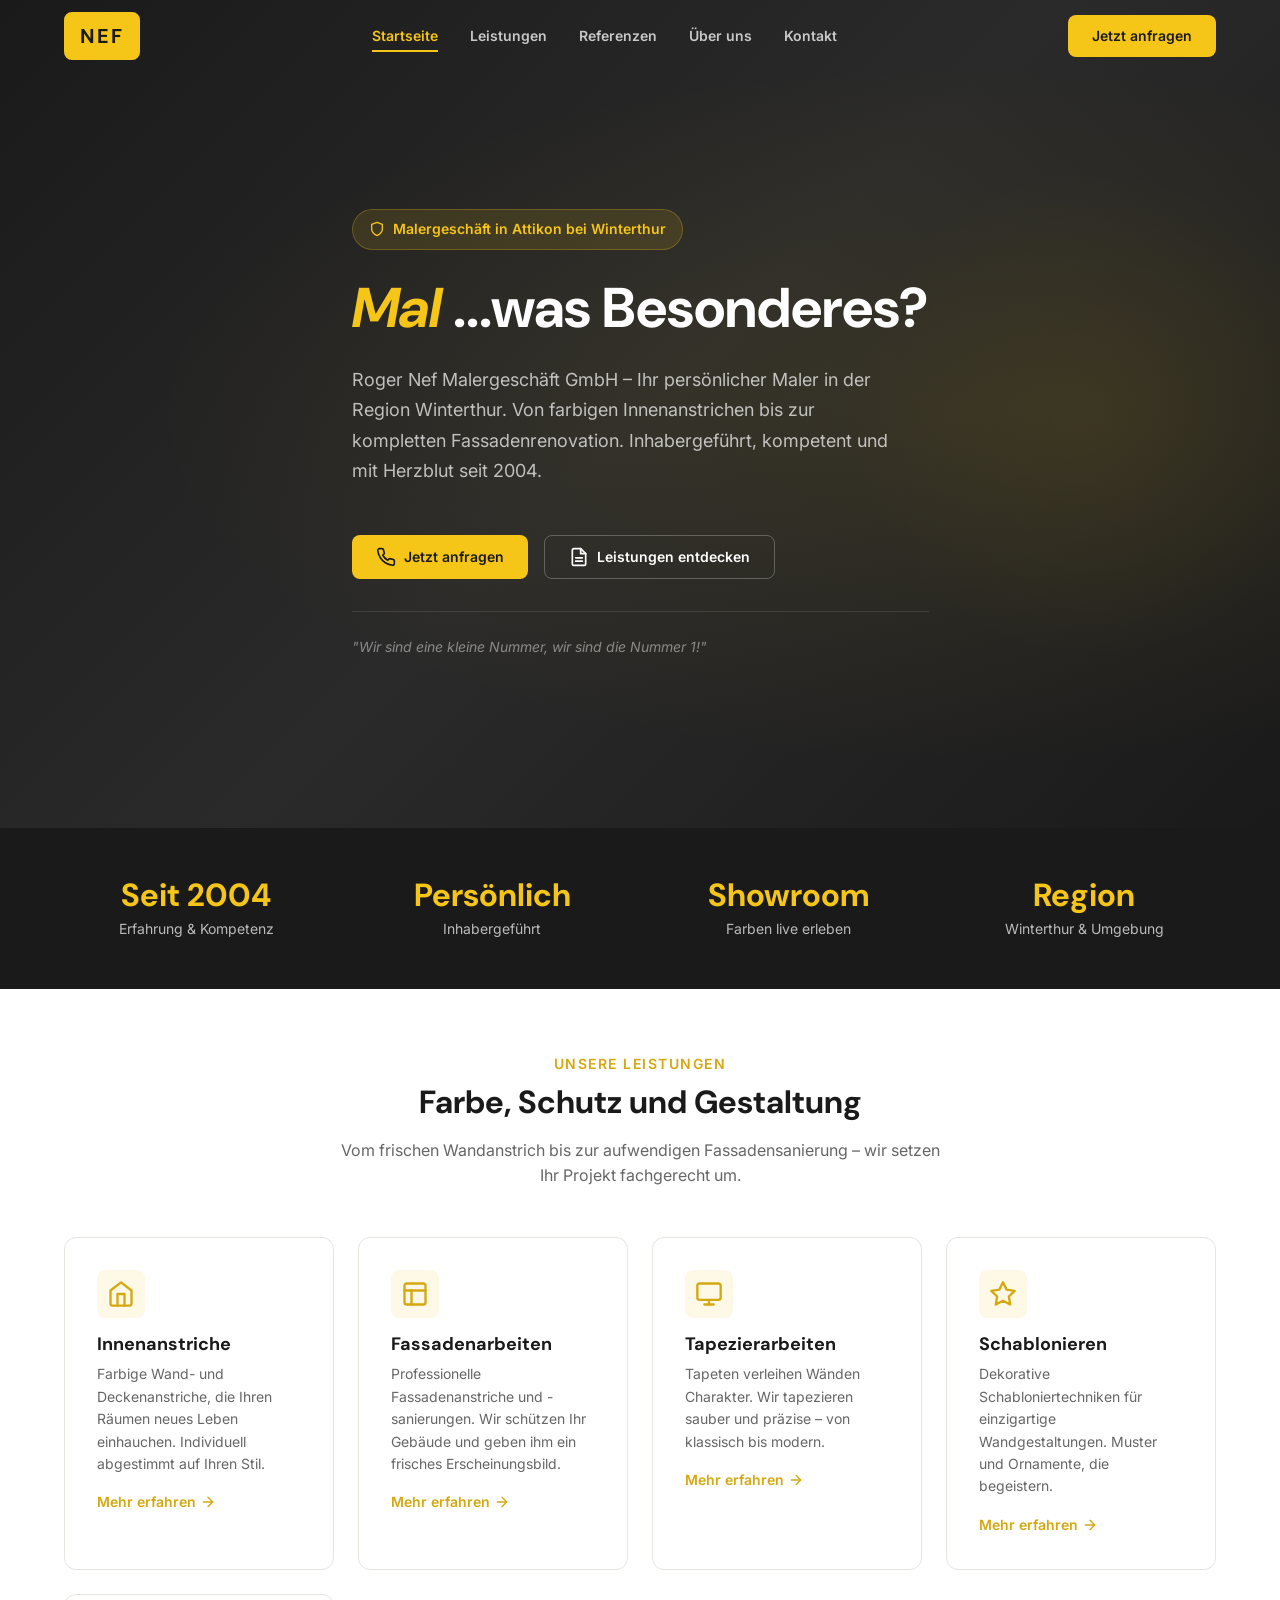
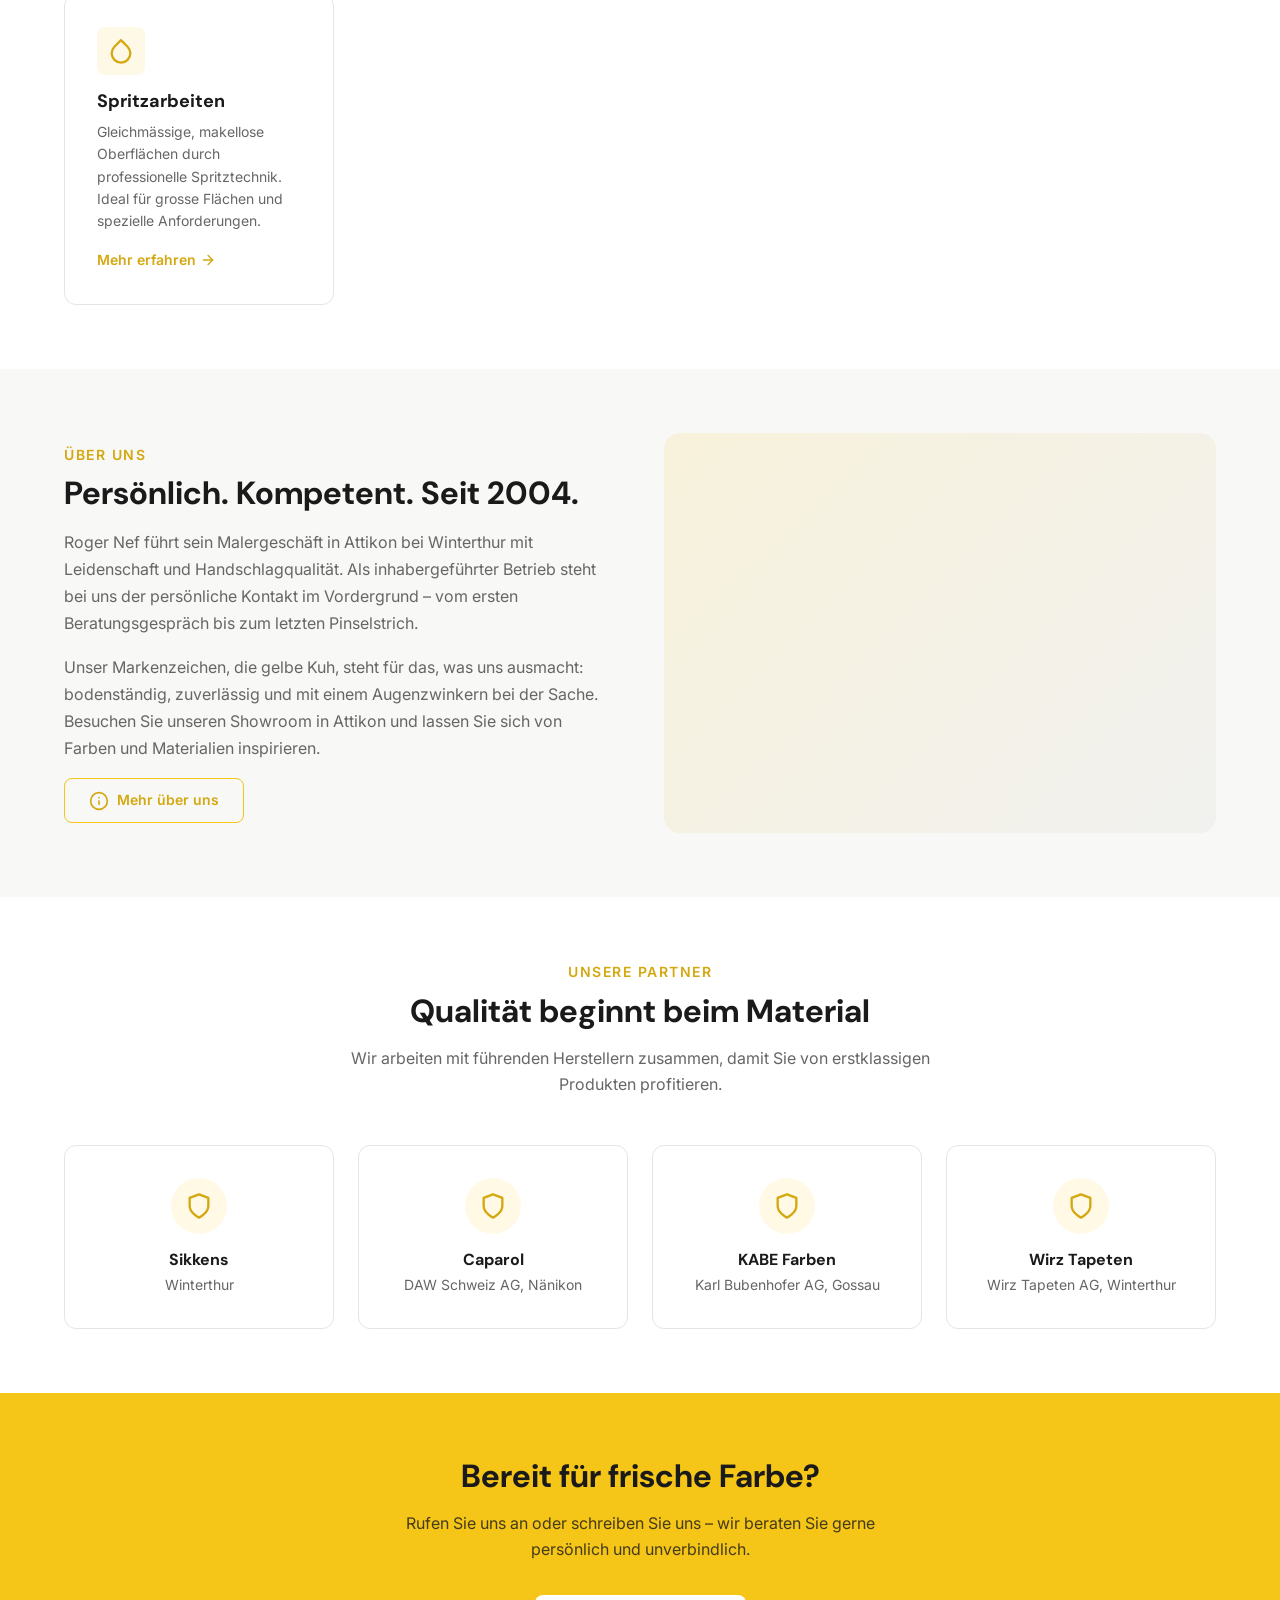
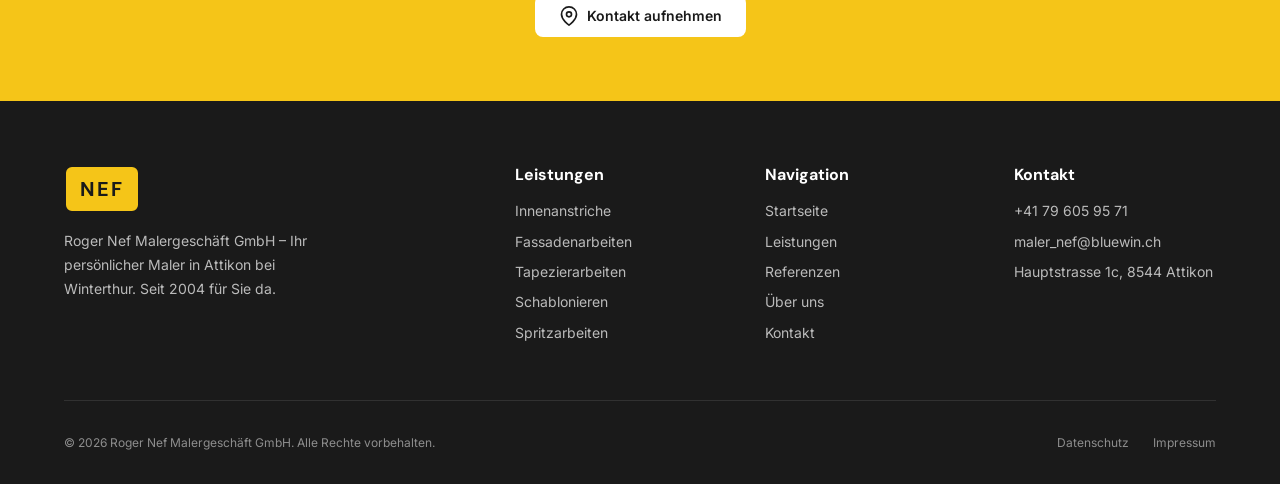
==== index.html @ 81c38a6b "Initial commit: Maler Nef redesign" ====
<!DOCTYPE html>
<html lang="de-CH">
<head>
  <meta charset="UTF-8">
  <meta name="viewport" content="width=device-width, initial-scale=1.0">
  <title>Maler Nef Attikon | Malergeschäft Region Winterthur</title>
  <meta name="description" content="Roger Nef Malergeschäft GmbH in Attikon – Ihr Maler für Innenanstriche, Fassaden, Tapezierarbeiten und mehr. Persönlich, kompetent, seit 2004.">
  <meta name="robots" content="index, follow">
  <link rel="canonical" href="https://malernef-redesign.pages.dev/">
  <meta property="og:title" content="Maler Nef Attikon | Malergeschäft Region Winterthur">
  <meta property="og:description" content="Ihr Maler in Attikon bei Winterthur. Innenanstriche, Fassaden, Tapezierarbeiten – persönlich und kompetent seit 2004.">
  <meta property="og:url" content="https://malernef-redesign.pages.dev/">
  <meta property="og:type" content="website">
  <meta property="og:locale" content="de_CH">
  <link href="https://fonts.googleapis.com/css2?family=DM+Sans:wght@500;700&family=Inter:wght@300;400;600&display=swap" rel="stylesheet">
  <link rel="stylesheet" href="style.css">
  <link rel="icon" type="image/svg+xml" href="data:image/svg+xml,<svg xmlns='http://www.w3.org/2000/svg' viewBox='0 0 32 32'><rect width='32' height='32' rx='6' fill='%23F5C518'/><text x='50%25' y='55%25' text-anchor='middle' dominant-baseline='central' font-size='11' font-weight='bold' fill='%231A1A1A'>NEF</text></svg>">
  <script type="application/ld+json">
  {
    "@context": "https://schema.org",
    "@type": "HomeAndConstructionBusiness",
    "name": "Roger Nef Malergeschäft GmbH",
    "url": "https://malernef-redesign.pages.dev",
    "telephone": "+41796059571",
    "email": "maler_nef@bluewin.ch",
    "address": {
      "@type": "PostalAddress",
      "streetAddress": "Hauptstrasse 1c",
      "addressLocality": "Attikon",
      "postalCode": "8544",
      "addressCountry": "CH"
    },
    "areaServed": ["Attikon", "Winterthur", "Wiesendangen", "Rickenbach", "Seuzach"],
    "foundingDate": "2004",
    "description": "Malergeschäft in Attikon bei Winterthur. Innenanstriche, Fassadenarbeiten, Tapezierarbeiten, Schablonieren und Spritzarbeiten – persönlich und kompetent seit 2004.",
    "slogan": "Wir sind eine kleine Nummer, wir sind die Nummer 1!"
  }
  </script>
</head>
<body>

  <!-- HEADER -->
  <header class="site-header" id="header">
    <div class="container header-inner">
      <a href="index.html" class="logo">
        <span class="logo-badge">NEF</span>
      </a>
      <nav class="main-nav" id="mainNav" aria-label="Hauptnavigation">
        <ul>
          <li><a href="index.html" class="active">Startseite</a></li>
          <li><a href="leistungen.html">Leistungen</a></li>
          <li><a href="referenzen.html">Referenzen</a></li>
          <li><a href="ueber-uns.html">Über uns</a></li>
          <li><a href="kontakt.html">Kontakt</a></li>
        </ul>
      </nav>
      <a href="kontakt.html" class="btn btn-primary">Jetzt anfragen</a>
      <button class="mobile-toggle" id="mobileToggle" aria-label="Menü öffnen">
        <span></span><span></span><span></span>
      </button>
    </div>
  </header>

  <!-- HERO -->
  <section class="hero">
    <div class="container">
      <div class="hero-content">
        <span class="hero-badge">
          <svg width="16" height="16" viewBox="0 0 24 24" fill="none" stroke="currentColor" stroke-width="2" stroke-linecap="round" stroke-linejoin="round"><path d="M12 22s8-4 8-10V5l-8-3-8 3v7c0 6 8 10 8 10z"/></svg>
          Malergeschäft in Attikon bei Winterthur
        </span>
        <h1><em>Mal</em> ...was Besonderes?</h1>
        <p class="hero-subtitle">Roger Nef Malergeschäft GmbH – Ihr persönlicher Maler in der Region Winterthur. Von farbigen Innenanstrichen bis zur kompletten Fassadenrenovation. Inhabergeführt, kompetent und mit Herzblut seit 2004.</p>
        <div class="hero-buttons">
          <a href="kontakt.html" class="btn btn-primary">
            <svg width="20" height="20" viewBox="0 0 24 24" fill="none" stroke="currentColor" stroke-width="2" stroke-linecap="round" stroke-linejoin="round"><path d="M22 16.92v3a2 2 0 01-2.18 2 19.79 19.79 0 01-8.63-3.07 19.5 19.5 0 01-6-6 19.79 19.79 0 01-3.07-8.67A2 2 0 014.11 2h3a2 2 0 012 1.72c.127.96.361 1.903.7 2.81a2 2 0 01-.45 2.11L8.09 9.91a16 16 0 006 6l1.27-1.27a2 2 0 012.11-.45c.907.339 1.85.573 2.81.7A2 2 0 0122 16.92z"/></svg>
            Jetzt anfragen
          </a>
          <a href="leistungen.html" class="btn btn-secondary">
            <svg width="20" height="20" viewBox="0 0 24 24" fill="none" stroke="currentColor" stroke-width="2" stroke-linecap="round" stroke-linejoin="round"><path d="M14 2H6a2 2 0 00-2 2v16a2 2 0 002 2h12a2 2 0 002-2V8z"/><polyline points="14 2 14 8 20 8"/><line x1="16" y1="13" x2="8" y2="13"/><line x1="16" y1="17" x2="8" y2="17"/></svg>
            Leistungen entdecken
          </a>
        </div>
        <p class="hero-slogan">"Wir sind eine kleine Nummer, wir sind die Nummer 1!"</p>
      </div>
    </div>
    <div class="hero-accent"></div>
  </section>

  <!-- TRUST BAR -->
  <section class="section-dark">
    <div class="container">
      <div class="stats-grid">
        <div class="stat-item">
          <h3>Seit 2004</h3>
          <p>Erfahrung &amp; Kompetenz</p>
        </div>
        <div class="stat-item">
          <h3>Persönlich</h3>
          <p>Inhabergeführt</p>
        </div>
        <div class="stat-item">
          <h3>Showroom</h3>
          <p>Farben live erleben</p>
        </div>
        <div class="stat-item">
          <h3>Region</h3>
          <p>Winterthur &amp; Umgebung</p>
        </div>
      </div>
    </div>
  </section>

  <!-- LEISTUNGEN -->
  <section class="section" id="leistungen">
    <div class="container">
      <div class="section-header">
        <span class="section-label">Unsere Leistungen</span>
        <h2>Farbe, Schutz und Gestaltung</h2>
        <p>Vom frischen Wandanstrich bis zur aufwendigen Fassadensanierung – wir setzen Ihr Projekt fachgerecht um.</p>
      </div>
      <div class="services-grid">
        <div class="service-card">
          <div class="service-icon">
            <svg width="28" height="28" viewBox="0 0 24 24" fill="none" stroke="var(--color-primary-dark)" stroke-width="2" stroke-linecap="round" stroke-linejoin="round"><path d="M3 9l9-7 9 7v11a2 2 0 01-2 2H5a2 2 0 01-2-2z"/><polyline points="9 22 9 12 15 12 15 22"/></svg>
          </div>
          <h3>Innenanstriche</h3>
          <p>Farbige Wand- und Deckenanstriche, die Ihren Räumen neues Leben einhauchen. Individuell abgestimmt auf Ihren Stil.</p>
          <a href="leistungen/innenanstriche.html" class="card-link">Mehr erfahren <svg width="16" height="16" viewBox="0 0 24 24" fill="none" stroke="currentColor" stroke-width="2" stroke-linecap="round" stroke-linejoin="round"><path d="M5 12h14"/><path d="M12 5l7 7-7 7"/></svg></a>
        </div>
        <div class="service-card">
          <div class="service-icon">
            <svg width="28" height="28" viewBox="0 0 24 24" fill="none" stroke="var(--color-primary-dark)" stroke-width="2" stroke-linecap="round" stroke-linejoin="round"><rect x="3" y="3" width="18" height="18" rx="2" ry="2"/><line x1="3" y1="9" x2="21" y2="9"/><line x1="9" y1="21" x2="9" y2="9"/></svg>
          </div>
          <h3>Fassadenarbeiten</h3>
          <p>Professionelle Fassadenanstriche und -sanierungen. Wir schützen Ihr Gebäude und geben ihm ein frisches Erscheinungsbild.</p>
          <a href="leistungen/fassaden.html" class="card-link">Mehr erfahren <svg width="16" height="16" viewBox="0 0 24 24" fill="none" stroke="currentColor" stroke-width="2" stroke-linecap="round" stroke-linejoin="round"><path d="M5 12h14"/><path d="M12 5l7 7-7 7"/></svg></a>
        </div>
        <div class="service-card">
          <div class="service-icon">
            <svg width="28" height="28" viewBox="0 0 24 24" fill="none" stroke="var(--color-primary-dark)" stroke-width="2" stroke-linecap="round" stroke-linejoin="round"><rect x="2" y="3" width="20" height="14" rx="2" ry="2"/><line x1="8" y1="21" x2="16" y2="21"/><line x1="12" y1="17" x2="12" y2="21"/></svg>
          </div>
          <h3>Tapezierarbeiten</h3>
          <p>Tapeten verleihen Wänden Charakter. Wir tapezieren sauber und präzise – von klassisch bis modern.</p>
          <a href="leistungen/tapezieren.html" class="card-link">Mehr erfahren <svg width="16" height="16" viewBox="0 0 24 24" fill="none" stroke="currentColor" stroke-width="2" stroke-linecap="round" stroke-linejoin="round"><path d="M5 12h14"/><path d="M12 5l7 7-7 7"/></svg></a>
        </div>
        <div class="service-card">
          <div class="service-icon">
            <svg width="28" height="28" viewBox="0 0 24 24" fill="none" stroke="var(--color-primary-dark)" stroke-width="2" stroke-linecap="round" stroke-linejoin="round"><polygon points="12 2 15.09 8.26 22 9.27 17 14.14 18.18 21.02 12 17.77 5.82 21.02 7 14.14 2 9.27 8.91 8.26 12 2"/></svg>
          </div>
          <h3>Schablonieren</h3>
          <p>Dekorative Schabloniertechniken für einzigartige Wandgestaltungen. Muster und Ornamente, die begeistern.</p>
          <a href="leistungen/schablonieren.html" class="card-link">Mehr erfahren <svg width="16" height="16" viewBox="0 0 24 24" fill="none" stroke="currentColor" stroke-width="2" stroke-linecap="round" stroke-linejoin="round"><path d="M5 12h14"/><path d="M12 5l7 7-7 7"/></svg></a>
        </div>
        <div class="service-card">
          <div class="service-icon">
            <svg width="28" height="28" viewBox="0 0 24 24" fill="none" stroke="var(--color-primary-dark)" stroke-width="2" stroke-linecap="round" stroke-linejoin="round"><path d="M12 2.69l5.66 5.66a8 8 0 11-11.31 0z"/></svg>
          </div>
          <h3>Spritzarbeiten</h3>
          <p>Gleichmässige, makellose Oberflächen durch professionelle Spritztechnik. Ideal für grosse Flächen und spezielle Anforderungen.</p>
          <a href="leistungen/spritzarbeiten.html" class="card-link">Mehr erfahren <svg width="16" height="16" viewBox="0 0 24 24" fill="none" stroke="currentColor" stroke-width="2" stroke-linecap="round" stroke-linejoin="round"><path d="M5 12h14"/><path d="M12 5l7 7-7 7"/></svg></a>
        </div>
      </div>
    </div>
  </section>

  <!-- ÜBER UNS TEASER -->
  <section class="section section-light">
    <div class="container">
      <div class="text-image">
        <div class="text-image-content">
          <span class="section-label">Über uns</span>
          <h2>Persönlich. Kompetent. Seit 2004.</h2>
          <p>Roger Nef führt sein Malergeschäft in Attikon bei Winterthur mit Leidenschaft und Handschlagqualität. Als inhabergeführter Betrieb steht bei uns der persönliche Kontakt im Vordergrund – vom ersten Beratungsgespräch bis zum letzten Pinselstrich.</p>
          <p>Unser Markenzeichen, die gelbe Kuh, steht für das, was uns ausmacht: bodenständig, zuverlässig und mit einem Augenzwinkern bei der Sache. Besuchen Sie unseren Showroom in Attikon und lassen Sie sich von Farben und Materialien inspirieren.</p>
          <a href="ueber-uns.html" class="btn btn-outline">
            <svg width="20" height="20" viewBox="0 0 24 24" fill="none" stroke="currentColor" stroke-width="2" stroke-linecap="round" stroke-linejoin="round"><circle cx="12" cy="12" r="10"/><path d="M12 16v-4"/><path d="M12 8h.01"/></svg>
            Mehr über uns
          </a>
        </div>
        <div class="text-image-visual" style="background: linear-gradient(135deg, rgba(245,197,24,0.12), rgba(26,26,26,0.03));"></div>
      </div>
    </div>
  </section>

  <!-- PARTNER -->
  <section class="section">
    <div class="container">
      <div class="section-header">
        <span class="section-label">Unsere Partner</span>
        <h2>Qualität beginnt beim Material</h2>
        <p>Wir arbeiten mit führenden Herstellern zusammen, damit Sie von erstklassigen Produkten profitieren.</p>
      </div>
      <div class="partner-grid">
        <div class="partner-card">
          <div class="partner-icon">
            <svg width="28" height="28" viewBox="0 0 24 24" fill="none" stroke="var(--color-primary-dark)" stroke-width="2" stroke-linecap="round" stroke-linejoin="round"><path d="M12 22s8-4 8-10V5l-8-3-8 3v7c0 6 8 10 8 10z"/></svg>
          </div>
          <h4>Sikkens</h4>
          <p>Winterthur</p>
        </div>
        <div class="partner-card">
          <div class="partner-icon">
            <svg width="28" height="28" viewBox="0 0 24 24" fill="none" stroke="var(--color-primary-dark)" stroke-width="2" stroke-linecap="round" stroke-linejoin="round"><path d="M12 22s8-4 8-10V5l-8-3-8 3v7c0 6 8 10 8 10z"/></svg>
          </div>
          <h4>Caparol</h4>
          <p>DAW Schweiz AG, Nänikon</p>
        </div>
        <div class="partner-card">
          <div class="partner-icon">
            <svg width="28" height="28" viewBox="0 0 24 24" fill="none" stroke="var(--color-primary-dark)" stroke-width="2" stroke-linecap="round" stroke-linejoin="round"><path d="M12 22s8-4 8-10V5l-8-3-8 3v7c0 6 8 10 8 10z"/></svg>
          </div>
          <h4>KABE Farben</h4>
          <p>Karl Bubenhofer AG, Gossau</p>
        </div>
        <div class="partner-card">
          <div class="partner-icon">
            <svg width="28" height="28" viewBox="0 0 24 24" fill="none" stroke="var(--color-primary-dark)" stroke-width="2" stroke-linecap="round" stroke-linejoin="round"><path d="M12 22s8-4 8-10V5l-8-3-8 3v7c0 6 8 10 8 10z"/></svg>
          </div>
          <h4>Wirz Tapeten</h4>
          <p>Wirz Tapeten AG, Winterthur</p>
        </div>
      </div>
    </div>
  </section>

  <!-- CTA -->
  <section class="cta-banner-yellow">
    <div class="container">
      <h2>Bereit für frische Farbe?</h2>
      <p>Rufen Sie uns an oder schreiben Sie uns – wir beraten Sie gerne persönlich und unverbindlich.</p>
      <a href="kontakt.html" class="btn btn-white">
        <svg width="20" height="20" viewBox="0 0 24 24" fill="none" stroke="currentColor" stroke-width="2" stroke-linecap="round" stroke-linejoin="round"><path d="M21 10c0 7-9 13-9 13s-9-6-9-13a9 9 0 0118 0z"/><circle cx="12" cy="10" r="3"/></svg>
        Kontakt aufnehmen
      </a>
    </div>
  </section>

  <!-- FOOTER -->
  <footer class="site-footer">
    <div class="container">
      <div class="footer-grid">
        <div class="footer-brand">
          <span class="logo-badge">NEF</span>
          <p>Roger Nef Malergeschäft GmbH – Ihr persönlicher Maler in Attikon bei Winterthur. Seit 2004 für Sie da.</p>
        </div>
        <div class="footer-col">
          <h4>Leistungen</h4>
          <a href="leistungen/innenanstriche.html">Innenanstriche</a>
          <a href="leistungen/fassaden.html">Fassadenarbeiten</a>
          <a href="leistungen/tapezieren.html">Tapezierarbeiten</a>
          <a href="leistungen/schablonieren.html">Schablonieren</a>
          <a href="leistungen/spritzarbeiten.html">Spritzarbeiten</a>
        </div>
        <div class="footer-col">
          <h4>Navigation</h4>
          <a href="index.html">Startseite</a>
          <a href="leistungen.html">Leistungen</a>
          <a href="referenzen.html">Referenzen</a>
          <a href="ueber-uns.html">Über uns</a>
          <a href="kontakt.html">Kontakt</a>
        </div>
        <div class="footer-col">
          <h4>Kontakt</h4>
          <a href="tel:+41796059571">+41 79 605 95 71</a>
          <a href="mailto:maler_nef@bluewin.ch">maler_nef@bluewin.ch</a>
          <a href="kontakt.html">Hauptstrasse 1c, 8544 Attikon</a>
        </div>
      </div>
      <div class="footer-bottom">
        <p>&copy; 2026 Roger Nef Malergeschäft GmbH. Alle Rechte vorbehalten.</p>
        <div class="legal-links">
          <a href="#">Datenschutz</a>
          <a href="#">Impressum</a>
        </div>
      </div>
    </div>
  </footer>

  <script>
    document.getElementById('mobileToggle').addEventListener('click', function() {
      document.getElementById('mainNav').classList.toggle('active');
    });
    window.addEventListener('scroll', function() {
      document.getElementById('header').classList.toggle('scrolled', window.scrollY > 20);
    });
  </script>
</body>
</html>
---- style.css ----
/* Brand Style Guide – Roger Nef Malergeschäft GmbH */
:root {
  --color-primary: #F5C518;
  --color-primary-dark: #D4A810;
  --color-dark: #1A1A1A;
  --color-bg: #FFFFFF;
  --color-warm: #FFF9E6;
  --color-text: #333333;
  --color-text-secondary: #666666;
  --color-surface: #F8F8F6;
  --color-border: #E5E5E0;

  --font-heading: 'DM Sans', Arial, sans-serif;
  --font-body: 'Inter', Arial, sans-serif;

  --font-size-xs: 0.75rem;
  --font-size-small: 0.875rem;
  --font-size-base: 1rem;
  --font-size-lg: 1.125rem;
  --font-size-xl: 1.25rem;
  --font-size-2xl: 1.5rem;
  --font-size-3xl: 2rem;
  --font-size-4xl: 2.5rem;
  --font-size-5xl: 3.5rem;

  --space-xs: 0.25rem;
  --space-sm: 0.5rem;
  --space-md: 1rem;
  --space-lg: 1.5rem;
  --space-xl: 2rem;
  --space-2xl: 3rem;
  --space-3xl: 4rem;

  --radius: 8px;
  --radius-lg: 12px;
  --radius-xl: 16px;
  --shadow: 0 1px 3px rgba(26,26,26,0.06);
  --shadow-lg: 0 8px 30px rgba(26,26,26,0.10);
}

*, *::before, *::after { box-sizing: border-box; margin: 0; padding: 0; }

html { scroll-behavior: smooth; }

body {
  font-family: var(--font-body);
  color: var(--color-text);
  background: var(--color-bg);
  line-height: 1.6;
  -webkit-font-smoothing: antialiased;
}

h1, h2, h3, h4 { font-family: var(--font-heading); line-height: 1.2; }

a { text-decoration: none; color: inherit; transition: color 0.2s; }

img { max-width: 100%; height: auto; }

.container { max-width: 1200px; margin: 0 auto; padding: 0 var(--space-lg); }

/* === HEADER === */
.site-header {
  position: fixed; top: 0; left: 0; right: 0; z-index: 100;
  background: transparent;
  transition: background 0.3s, box-shadow 0.3s, border 0.3s;
}
.site-header.scrolled {
  background: rgba(255,255,255,0.95);
  backdrop-filter: blur(12px);
  box-shadow: var(--shadow);
  border-bottom: 1px solid var(--color-border);
}
.header-inner {
  display: flex; align-items: center; justify-content: space-between;
  height: 72px;
}
.logo { display: flex; align-items: center; gap: var(--space-sm); }
.logo-badge {
  display: inline-flex; align-items: center; justify-content: center;
  background: var(--color-primary); border: 2px solid var(--color-dark);
  border-radius: var(--radius); padding: 6px 14px;
  font-family: var(--font-heading); font-size: var(--font-size-xl);
  font-weight: 700; color: var(--color-dark); letter-spacing: 2px;
}
.main-nav ul { display: flex; gap: var(--space-xl); list-style: none; }
.main-nav a {
  font-size: var(--font-size-small); font-weight: 600; color: var(--color-text-secondary);
  padding: var(--space-sm) 0; position: relative;
}
.site-header:not(.scrolled) .main-nav a { color: rgba(255,255,255,0.75); }
.site-header:not(.scrolled) .main-nav a.active,
.site-header:not(.scrolled) .main-nav a:hover { color: var(--color-primary); }
.site-header.scrolled .main-nav a { color: var(--color-text-secondary); }
.main-nav a.active, .main-nav a:hover { color: var(--color-primary-dark); }
.main-nav a::after {
  content: ''; position: absolute; bottom: 0; left: 0; width: 0; height: 2px;
  background: var(--color-primary); transition: width 0.3s;
}
.main-nav a:hover::after, .main-nav a.active::after { width: 100%; }

/* Logo color states */
.site-header:not(.scrolled) .logo-badge {
  background: var(--color-primary); border-color: var(--color-primary);
  color: var(--color-dark);
}

/* Buttons */
.btn {
  display: inline-flex; align-items: center; gap: var(--space-sm);
  padding: 10px 24px; border-radius: var(--radius); font-weight: 600;
  font-size: var(--font-size-small); cursor: pointer; border: none;
  transition: all 0.2s; text-decoration: none;
}
.btn-primary { background: var(--color-primary); color: var(--color-dark); }
.btn-primary:hover { background: var(--color-primary-dark); }
.btn-secondary {
  background: transparent; color: var(--color-dark);
  border: 1.5px solid var(--color-dark);
}
.btn-secondary:hover { background: var(--color-dark); color: var(--color-bg); }
.btn-outline {
  background: transparent; color: var(--color-primary-dark);
  border: 1.5px solid var(--color-primary);
}
.btn-outline:hover { background: var(--color-primary); color: var(--color-dark); }
.btn-white {
  background: var(--color-bg); color: var(--color-dark);
  border: none;
}
.btn-white:hover { background: var(--color-surface); }

/* Mobile Toggle */
.mobile-toggle { display: none; background: none; border: none; cursor: pointer; padding: 8px; }
.mobile-toggle span {
  display: block; width: 24px; height: 2px; background: var(--color-bg);
  margin: 5px 0; transition: 0.3s;
}
.site-header.scrolled .mobile-toggle span { background: var(--color-dark); }

/* === HERO === */
.hero {
  position: relative; min-height: 92vh; display: flex; align-items: center;
  background: var(--color-dark);
  overflow: hidden;
}
.hero::before {
  content: ''; position: absolute; inset: 0;
  background: linear-gradient(135deg, var(--color-dark) 0%, #2a2a2a 50%, #1a1a1a 100%);
}
.hero::after {
  content: ''; position: absolute; inset: 0;
  background: radial-gradient(ellipse at 75% 50%, rgba(245,197,24,0.08) 0%, transparent 60%);
}
.hero-content { position: relative; z-index: 2; max-width: 700px; padding: 120px 0 80px; }
.hero-badge {
  display: inline-flex; align-items: center; gap: var(--space-sm);
  background: rgba(245,197,24,0.12); border: 1px solid rgba(245,197,24,0.25);
  color: var(--color-primary); padding: 8px 16px;
  border-radius: 100px; font-size: var(--font-size-small); margin-bottom: var(--space-lg);
  font-weight: 600;
}
.hero h1 {
  font-size: var(--font-size-5xl); color: var(--color-bg);
  margin-bottom: var(--space-lg); font-weight: 700;
}
.hero h1 em { font-style: italic; color: var(--color-primary); }
.hero-subtitle {
  font-size: var(--font-size-lg); color: rgba(255,255,255,0.7);
  margin-bottom: var(--space-2xl); line-height: 1.7; max-width: 560px;
}
.hero-buttons { display: flex; gap: var(--space-md); flex-wrap: wrap; }
.hero .btn-primary { background: var(--color-primary); color: var(--color-dark); }
.hero .btn-secondary {
  border-color: rgba(255,255,255,0.25); color: var(--color-bg);
}
.hero .btn-secondary:hover { background: rgba(255,255,255,0.08); }
.hero-accent {
  position: absolute; right: -5%; top: 50%; transform: translateY(-50%);
  width: 500px; height: 500px;
  border-radius: 50%;
  background: radial-gradient(circle, rgba(245,197,24,0.06) 0%, transparent 70%);
  z-index: 1;
}
.hero-slogan {
  position: relative; z-index: 2;
  margin-top: var(--space-xl);
  padding-top: var(--space-lg);
  border-top: 1px solid rgba(255,255,255,0.1);
  font-size: var(--font-size-small); color: rgba(255,255,255,0.45);
  font-style: italic;
}

/* === SECTIONS === */
.section { padding: var(--space-3xl) 0; }
.section-dark { background: var(--color-dark); color: var(--color-bg); padding: var(--space-2xl) 0; }
.section-light { background: var(--color-surface); }
.section-warm { background: var(--color-warm); }
.section-header { text-align: center; margin-bottom: var(--space-2xl); }
.section-label {
  display: block; font-size: var(--font-size-small); font-weight: 600;
  color: var(--color-primary-dark); text-transform: uppercase; letter-spacing: 1.5px;
  margin-bottom: var(--space-sm);
}
.section-header h2 {
  font-size: var(--font-size-3xl); margin-bottom: var(--space-md); color: var(--color-dark);
}
.section-header p { color: var(--color-text-secondary); max-width: 600px; margin: 0 auto; }

/* Page Header */
.page-header {
  background: var(--color-dark); color: var(--color-bg);
  padding: 140px 0 60px; text-align: center;
}
.page-header h1 { font-size: var(--font-size-4xl); margin-bottom: var(--space-md); }
.page-header p { color: rgba(255,255,255,0.65); max-width: 500px; margin: 0 auto; }

/* Breadcrumb */
.breadcrumb {
  display: flex; align-items: center; gap: var(--space-sm);
  font-size: var(--font-size-small); color: rgba(255,255,255,0.45);
  margin-bottom: var(--space-lg); justify-content: center;
}
.breadcrumb a { color: rgba(255,255,255,0.6); }
.breadcrumb a:hover { color: var(--color-primary); }
.breadcrumb span { color: rgba(255,255,255,0.3); }
.breadcrumb .current { color: rgba(255,255,255,0.8); }

/* Stats / Trust bar */
.stats-grid { display: grid; grid-template-columns: repeat(4, 1fr); gap: var(--space-xl); text-align: center; }
.stat-item h3 { font-size: var(--font-size-3xl); color: var(--color-primary); font-family: var(--font-heading); }
.stat-item p { font-size: var(--font-size-small); opacity: 0.7; margin-top: var(--space-xs); }

/* Service Cards */
.services-grid { display: grid; grid-template-columns: repeat(auto-fit, minmax(240px, 1fr)); gap: var(--space-lg); }
.service-card {
  background: var(--color-bg); border: 1px solid var(--color-border);
  border-radius: var(--radius-lg); padding: var(--space-xl);
  transition: box-shadow 0.3s, transform 0.3s;
}
.service-card:hover { box-shadow: var(--shadow-lg); transform: translateY(-4px); }
.service-icon {
  display: inline-flex; align-items: center; justify-content: center;
  width: 48px; height: 48px; border-radius: var(--radius);
  background: rgba(245,197,24,0.1); margin-bottom: var(--space-md);
}
.service-card h3 {
  font-size: var(--font-size-lg); font-family: var(--font-heading);
  margin-bottom: var(--space-sm); color: var(--color-dark);
}
.service-card p { font-size: var(--font-size-small); color: var(--color-text-secondary); }
.card-link {
  display: inline-flex; align-items: center; gap: 4px;
  font-size: var(--font-size-small); font-weight: 600; color: var(--color-primary-dark);
  margin-top: var(--space-md);
}
.card-link:hover { color: var(--color-primary); }

/* Text + Image */
.text-image { display: grid; grid-template-columns: 1fr 1fr; gap: var(--space-2xl); align-items: center; }
.text-image-content h2 {
  font-size: var(--font-size-3xl); color: var(--color-dark); margin-bottom: var(--space-md);
}
.text-image-content p { color: var(--color-text-secondary); margin-bottom: var(--space-md); line-height: 1.7; }
.text-image-visual {
  border-radius: var(--radius-xl); min-height: 400px; overflow: hidden;
  background: linear-gradient(135deg, rgba(245,197,24,0.08), rgba(26,26,26,0.04));
  display: flex; align-items: center; justify-content: center;
}

/* Partner Grid */
.partner-grid { display: grid; grid-template-columns: repeat(4, 1fr); gap: var(--space-lg); }
.partner-card {
  background: var(--color-bg); border: 1px solid var(--color-border);
  border-radius: var(--radius-lg); padding: var(--space-xl);
  text-align: center; transition: box-shadow 0.3s;
}
.partner-card:hover { box-shadow: var(--shadow-lg); }
.partner-card h4 {
  font-family: var(--font-heading); font-size: var(--font-size-base);
  color: var(--color-dark); margin-bottom: var(--space-xs);
}
.partner-card p { font-size: var(--font-size-small); color: var(--color-text-secondary); }
.partner-icon {
  display: inline-flex; align-items: center; justify-content: center;
  width: 56px; height: 56px; border-radius: 50%;
  background: var(--color-warm); margin-bottom: var(--space-md);
}

/* CTA Banner */
.cta-banner {
  background: var(--color-dark); color: var(--color-bg);
  text-align: center; padding: var(--space-3xl) var(--space-lg);
}
.cta-banner h2 { font-size: var(--font-size-3xl); margin-bottom: var(--space-md); }
.cta-banner p { opacity: 0.7; max-width: 500px; margin: 0 auto var(--space-xl); }

/* Yellow CTA Banner */
.cta-banner-yellow {
  background: var(--color-primary); color: var(--color-dark);
  text-align: center; padding: var(--space-3xl) var(--space-lg);
}
.cta-banner-yellow h2 { font-size: var(--font-size-3xl); margin-bottom: var(--space-md); }
.cta-banner-yellow p { opacity: 0.8; max-width: 500px; margin: 0 auto var(--space-xl); }

/* Ref Cards */
.ref-grid { display: grid; grid-template-columns: repeat(auto-fit, minmax(300px, 1fr)); gap: var(--space-lg); }
.ref-card {
  background: var(--color-bg); border: 1px solid var(--color-border);
  border-radius: var(--radius-lg); overflow: hidden;
  transition: box-shadow 0.3s, transform 0.3s;
}
.ref-card:hover { box-shadow: var(--shadow-lg); transform: translateY(-2px); }
.ref-card-img {
  height: 200px;
  background: linear-gradient(135deg, rgba(245,197,24,0.08), rgba(26,26,26,0.04));
  display: flex; align-items: center; justify-content: center;
}
.ref-card-body { padding: var(--space-lg); }
.ref-card-body h3 {
  font-family: var(--font-heading); font-size: var(--font-size-lg);
  color: var(--color-dark); margin-bottom: var(--space-sm);
}
.ref-card-body p { font-size: var(--font-size-small); color: var(--color-text-secondary); margin-bottom: var(--space-md); }
.ref-tag {
  display: inline-block; background: var(--color-warm); color: var(--color-primary-dark);
  font-size: var(--font-size-xs); font-weight: 600; padding: 4px 10px;
  border-radius: 100px; margin-right: var(--space-xs); margin-bottom: var(--space-xs);
}

/* Contact */
.contact-grid { display: grid; grid-template-columns: 1fr 1fr; gap: var(--space-2xl); }
.contact-info h3 { font-family: var(--font-heading); font-size: var(--font-size-2xl); color: var(--color-dark); margin-bottom: var(--space-md); }
.contact-item { display: flex; gap: var(--space-md); margin-bottom: var(--space-lg); }
.contact-item-icon {
  flex-shrink: 0; width: 48px; height: 48px; border-radius: var(--radius);
  background: rgba(245,197,24,0.1); display: flex; align-items: center; justify-content: center;
}
.contact-item-text h4 { font-size: var(--font-size-base); margin-bottom: var(--space-xs); }
.contact-item-text p, .contact-item-text a {
  font-size: var(--font-size-small); color: var(--color-text-secondary);
}
.contact-item-text a:hover { color: var(--color-primary-dark); }
.contact-form {
  background: var(--color-bg); border: 1px solid var(--color-border);
  border-radius: var(--radius-xl); padding: var(--space-xl);
}
.form-group { margin-bottom: var(--space-md); }
.form-group label {
  display: block; font-size: var(--font-size-small); font-weight: 600;
  color: var(--color-dark); margin-bottom: var(--space-xs);
}
.form-group input, .form-group select, .form-group textarea {
  width: 100%; padding: 10px 14px; border: 1px solid var(--color-border);
  border-radius: var(--radius); font-family: var(--font-body);
  font-size: var(--font-size-base); background: var(--color-surface);
  transition: border-color 0.2s;
}
.form-group input:focus, .form-group select:focus, .form-group textarea:focus {
  outline: none; border-color: var(--color-primary);
}
.form-row { display: grid; grid-template-columns: 1fr 1fr; gap: var(--space-md); }

/* Product features list */
.product-features {
  color: var(--color-text-secondary); font-size: var(--font-size-small);
  margin-bottom: var(--space-md); padding-left: var(--space-md); list-style: disc;
}
.product-features li { margin-bottom: var(--space-xs); }

/* Showroom badge */
.showroom-badge {
  display: inline-flex; align-items: center; gap: var(--space-sm);
  background: var(--color-warm); border: 1px solid rgba(245,197,24,0.3);
  color: var(--color-primary-dark); padding: 10px 18px;
  border-radius: var(--radius); font-size: var(--font-size-small); font-weight: 600;
}

/* Team / About */
.about-values { display: grid; grid-template-columns: repeat(3, 1fr); gap: var(--space-lg); margin-top: var(--space-xl); }
.value-item { text-align: center; padding: var(--space-xl); }
.value-item h4 { font-family: var(--font-heading); margin-top: var(--space-md); margin-bottom: var(--space-sm); color: var(--color-dark); }
.value-item p { font-size: var(--font-size-small); color: var(--color-text-secondary); }
.value-icon {
  display: inline-flex; align-items: center; justify-content: center;
  width: 64px; height: 64px; border-radius: 50%;
  background: var(--color-warm);
}

/* Timeline */
.timeline { max-width: 700px; margin: 0 auto; }
.timeline-item {
  display: flex; gap: var(--space-lg); padding-bottom: var(--space-xl);
  position: relative;
}
.timeline-item::before {
  content: ''; position: absolute; left: 19px; top: 40px; bottom: 0;
  width: 2px; background: var(--color-border);
}
.timeline-item:last-child::before { display: none; }
.timeline-dot {
  flex-shrink: 0; width: 40px; height: 40px; border-radius: 50%;
  background: var(--color-primary); display: flex; align-items: center; justify-content: center;
  font-family: var(--font-heading); font-weight: 700; font-size: var(--font-size-xs);
  color: var(--color-dark); position: relative; z-index: 1;
}
.timeline-content h4 { font-family: var(--font-heading); color: var(--color-dark); margin-bottom: var(--space-xs); }
.timeline-content p { font-size: var(--font-size-small); color: var(--color-text-secondary); }

/* === FOOTER === */
.site-footer { background: var(--color-dark); color: var(--color-bg); padding: var(--space-3xl) 0 var(--space-xl); }
.footer-grid { display: grid; grid-template-columns: 2fr 1fr 1fr 1fr; gap: var(--space-2xl); margin-bottom: var(--space-2xl); }
.footer-brand p { opacity: 0.7; font-size: var(--font-size-small); margin-top: var(--space-md); line-height: 1.7; max-width: 280px; }
.footer-col h4 { font-family: var(--font-heading); margin-bottom: var(--space-md); font-size: var(--font-size-base); }
.footer-col a { display: block; font-size: var(--font-size-small); opacity: 0.7; margin-bottom: var(--space-sm); }
.footer-col a:hover { opacity: 1; color: var(--color-primary); }
.footer-bottom {
  display: flex; justify-content: space-between; align-items: center;
  padding-top: var(--space-xl); border-top: 1px solid rgba(255,255,255,0.1);
}
.footer-bottom p { font-size: var(--font-size-xs); opacity: 0.5; }
.legal-links { display: flex; gap: var(--space-lg); }
.legal-links a { font-size: var(--font-size-xs); opacity: 0.5; }
.legal-links a:hover { opacity: 1; }

/* === RESPONSIVE === */
@media (max-width: 968px) {
  .hero-accent { display: none; }
  .hero-content { max-width: 100%; }
  .partner-grid { grid-template-columns: repeat(2, 1fr); }
}
@media (max-width: 768px) {
  .hero h1 { font-size: var(--font-size-3xl); }
  .hero { min-height: 80vh; }
  .hero-content { padding: 100px 0 60px; }
  .stats-grid { grid-template-columns: repeat(2, 1fr); }
  .text-image { grid-template-columns: 1fr; }
  .text-image-visual { min-height: 250px; }
  .contact-grid { grid-template-columns: 1fr; }
  .form-row { grid-template-columns: 1fr; }
  .footer-grid { grid-template-columns: 1fr 1fr; }
  .about-values { grid-template-columns: 1fr; }
  .main-nav {
    display: none; position: fixed; top: 72px; left: 0; right: 0;
    background: var(--color-bg); padding: var(--space-lg);
    border-bottom: 1px solid var(--color-border); box-shadow: var(--shadow-lg);
  }
  .main-nav.active { display: block; }
  .main-nav a { color: var(--color-text) !important; }
  .main-nav a.active, .main-nav a:hover { color: var(--color-primary-dark) !important; }
  .main-nav ul { flex-direction: column; gap: var(--space-md); }
  .mobile-toggle { display: block; }
  .header-inner .btn-primary { display: none; }
  .section-header h2, .page-header h1 { font-size: var(--font-size-2xl); }
  .page-header { padding: 120px 0 40px; }
}
@media (max-width: 480px) {
  .stats-grid { grid-template-columns: 1fr 1fr; gap: var(--space-md); }
  .footer-grid { grid-template-columns: 1fr; }
  .hero-buttons { flex-direction: column; }
  .footer-bottom { flex-direction: column; gap: var(--space-md); text-align: center; }
  .partner-grid { grid-template-columns: 1fr; }
}
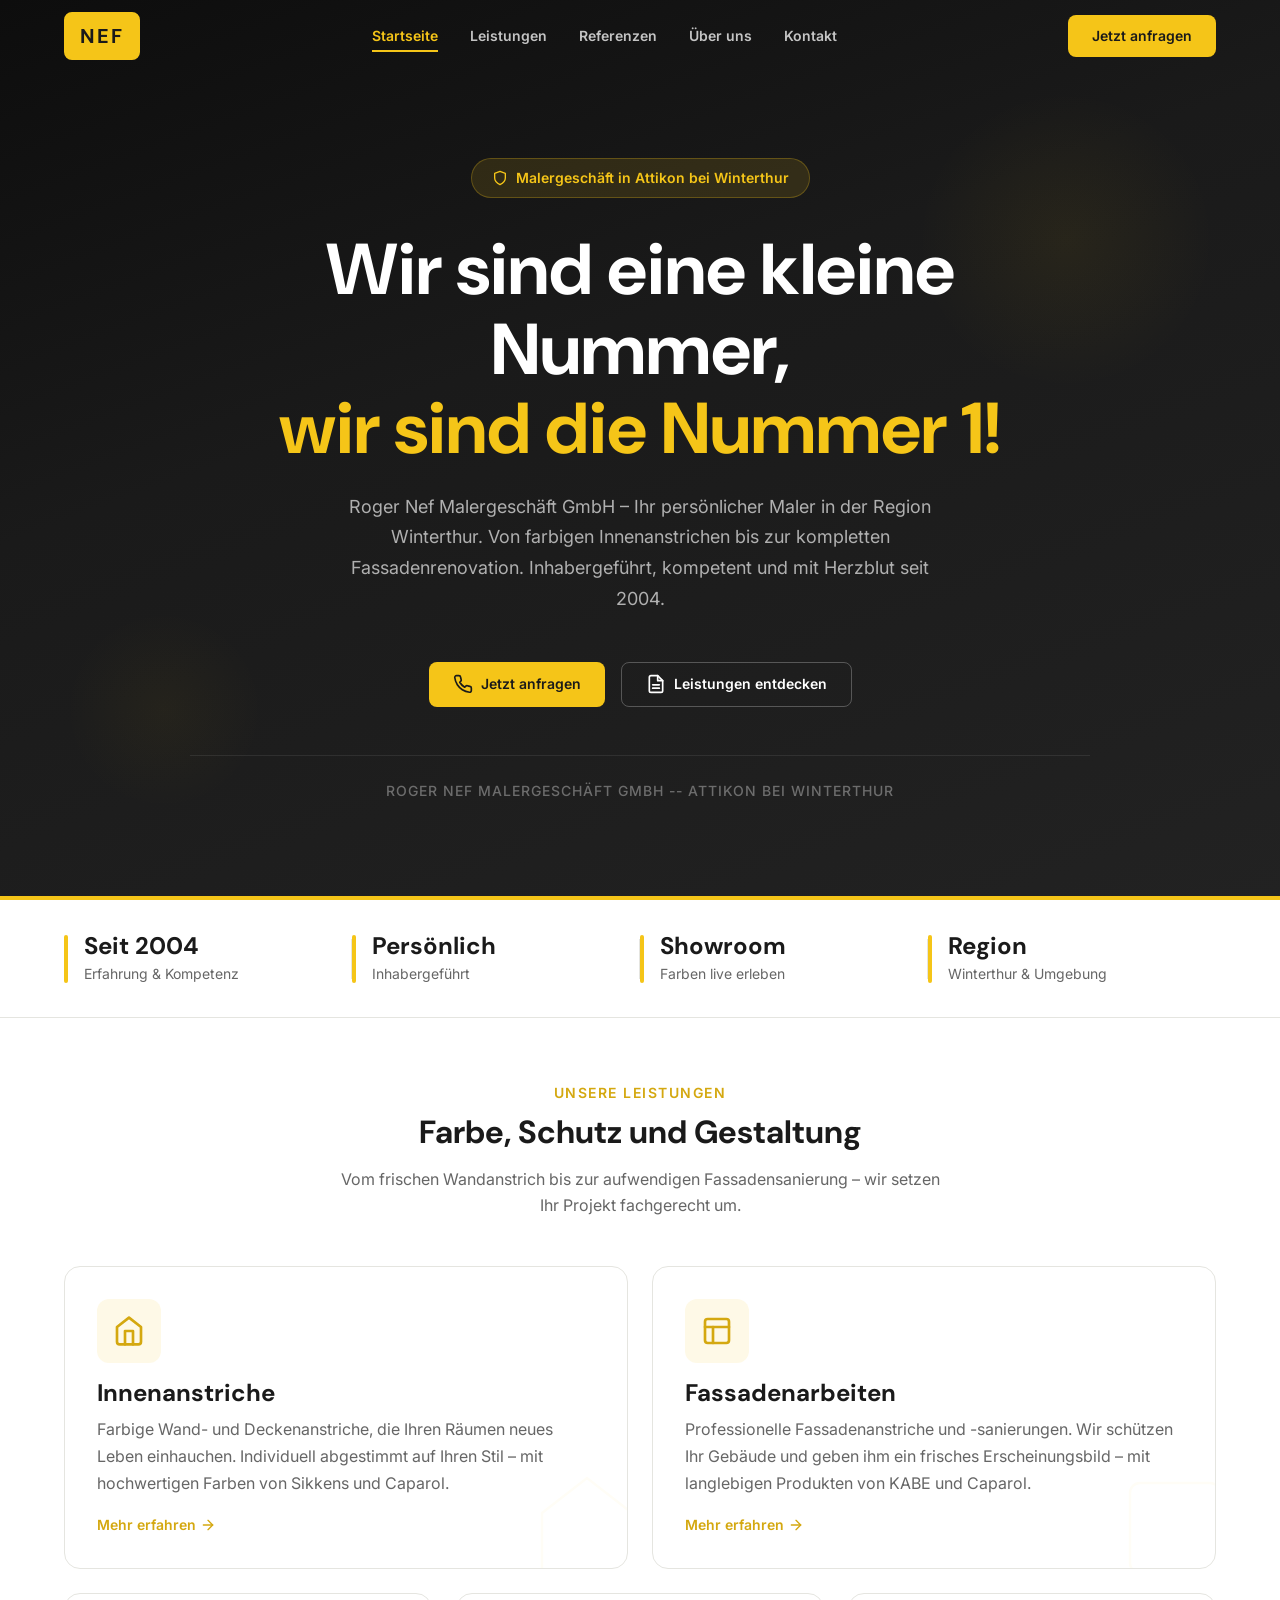
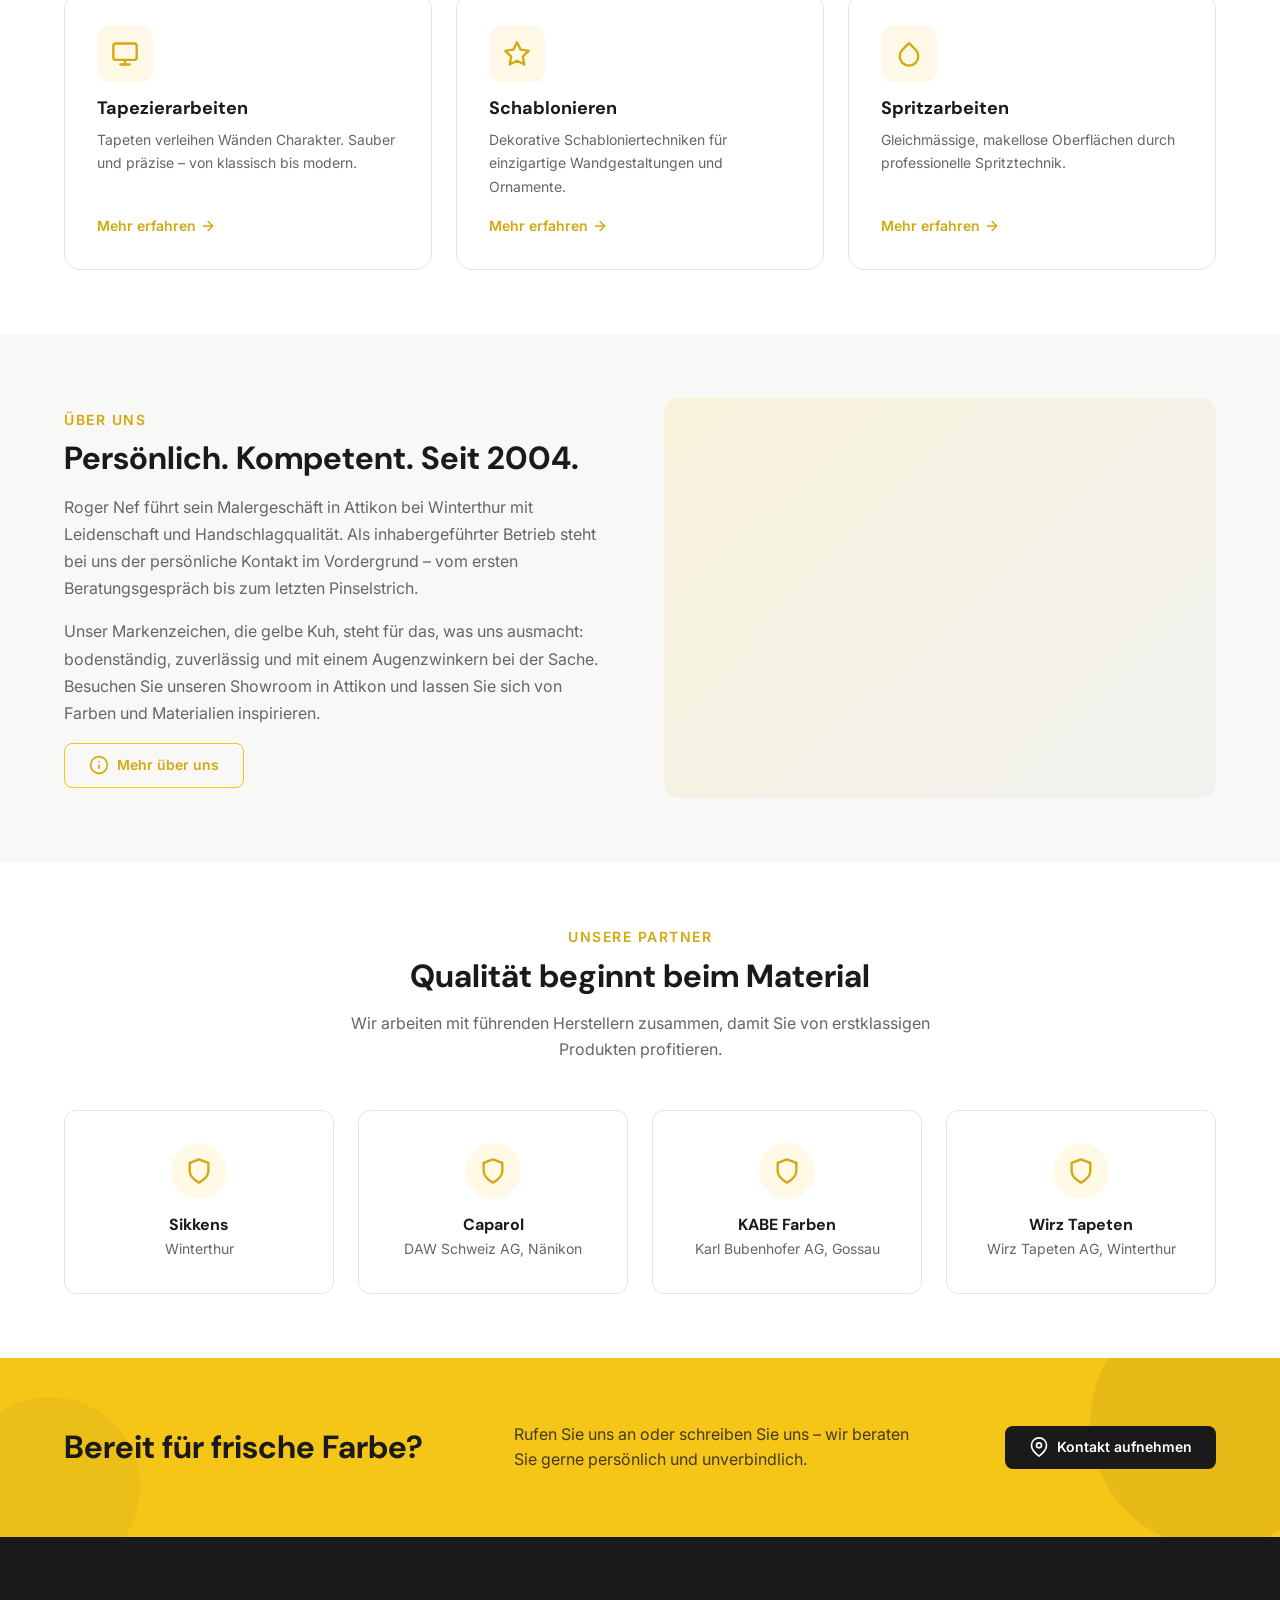
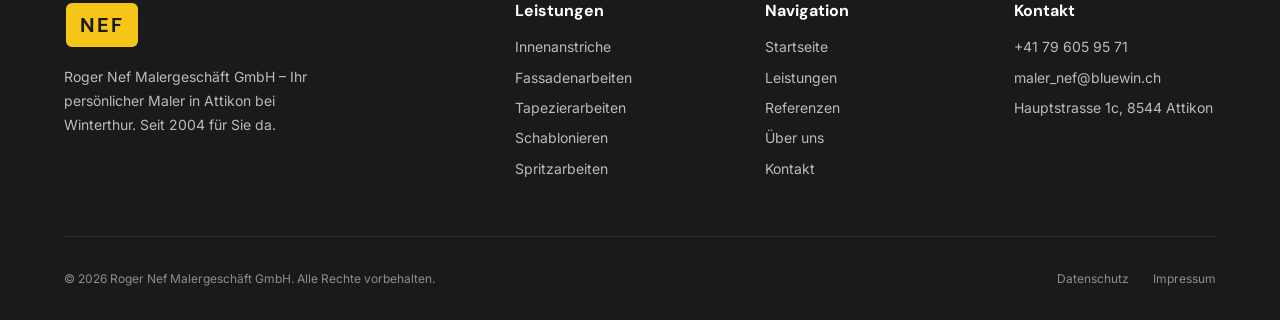
==== commit 4d6cc594: "Design-Überarbeitung: Bento Grid, neuer Hero, gelbe CTAs Co-Authored-By: Claude Opus 4.6 (1M context" ====
--- a/index.html
+++ b/index.html
@@ -61,57 +61,69 @@
     </div>
   </header>
 
-  <!-- HERO -->
+  <!-- HERO – Full-width Claim -->
   <section class="hero">
-    <div class="container">
-      <div class="hero-content">
-        <span class="hero-badge">
-          <svg width="16" height="16" viewBox="0 0 24 24" fill="none" stroke="currentColor" stroke-width="2" stroke-linecap="round" stroke-linejoin="round"><path d="M12 22s8-4 8-10V5l-8-3-8 3v7c0 6 8 10 8 10z"/></svg>
-          Malergeschäft in Attikon bei Winterthur
-        </span>
-        <h1><em>Mal</em> ...was Besonderes?</h1>
-        <p class="hero-subtitle">Roger Nef Malergeschäft GmbH – Ihr persönlicher Maler in der Region Winterthur. Von farbigen Innenanstrichen bis zur kompletten Fassadenrenovation. Inhabergeführt, kompetent und mit Herzblut seit 2004.</p>
-        <div class="hero-buttons">
-          <a href="kontakt.html" class="btn btn-primary">
-            <svg width="20" height="20" viewBox="0 0 24 24" fill="none" stroke="currentColor" stroke-width="2" stroke-linecap="round" stroke-linejoin="round"><path d="M22 16.92v3a2 2 0 01-2.18 2 19.79 19.79 0 01-8.63-3.07 19.5 19.5 0 01-6-6 19.79 19.79 0 01-3.07-8.67A2 2 0 014.11 2h3a2 2 0 012 1.72c.127.96.361 1.903.7 2.81a2 2 0 01-.45 2.11L8.09 9.91a16 16 0 006 6l1.27-1.27a2 2 0 012.11-.45c.907.339 1.85.573 2.81.7A2 2 0 0122 16.92z"/></svg>
-            Jetzt anfragen
-          </a>
-          <a href="leistungen.html" class="btn btn-secondary">
-            <svg width="20" height="20" viewBox="0 0 24 24" fill="none" stroke="currentColor" stroke-width="2" stroke-linecap="round" stroke-linejoin="round"><path d="M14 2H6a2 2 0 00-2 2v16a2 2 0 002 2h12a2 2 0 002-2V8z"/><polyline points="14 2 14 8 20 8"/><line x1="16" y1="13" x2="8" y2="13"/><line x1="16" y1="17" x2="8" y2="17"/></svg>
-            Leistungen entdecken
-          </a>
-        </div>
-        <p class="hero-slogan">"Wir sind eine kleine Nummer, wir sind die Nummer 1!"</p>
-      </div>
-    </div>
-    <div class="hero-accent"></div>
-  </section>
-
-  <!-- TRUST BAR -->
-  <section class="section-dark">
-    <div class="container">
-      <div class="stats-grid">
-        <div class="stat-item">
-          <h3>Seit 2004</h3>
-          <p>Erfahrung &amp; Kompetenz</p>
-        </div>
-        <div class="stat-item">
-          <h3>Persönlich</h3>
-          <p>Inhabergeführt</p>
-        </div>
-        <div class="stat-item">
-          <h3>Showroom</h3>
-          <p>Farben live erleben</p>
-        </div>
-        <div class="stat-item">
-          <h3>Region</h3>
-          <p>Winterthur &amp; Umgebung</p>
-        </div>
-      </div>
-    </div>
-  </section>
-
-  <!-- LEISTUNGEN -->
+    <div class="hero-deco hero-deco-1"></div>
+    <div class="hero-deco hero-deco-2"></div>
+    <div class="container">
+      <span class="hero-badge">
+        <svg width="16" height="16" viewBox="0 0 24 24" fill="none" stroke="currentColor" stroke-width="2" stroke-linecap="round" stroke-linejoin="round"><path d="M12 22s8-4 8-10V5l-8-3-8 3v7c0 6 8 10 8 10z"/></svg>
+        Malergeschäft in Attikon bei Winterthur
+      </span>
+      <h1 class="hero-slogan">Wir sind eine kleine Nummer,<span class="slogan-highlight">wir sind die Nummer 1!</span></h1>
+      <p class="hero-subtitle">Roger Nef Malergeschäft GmbH – Ihr persönlicher Maler in der Region Winterthur. Von farbigen Innenanstrichen bis zur kompletten Fassadenrenovation. Inhabergeführt, kompetent und mit Herzblut seit 2004.</p>
+      <div class="hero-buttons">
+        <a href="kontakt.html" class="btn btn-primary">
+          <svg width="20" height="20" viewBox="0 0 24 24" fill="none" stroke="currentColor" stroke-width="2" stroke-linecap="round" stroke-linejoin="round"><path d="M22 16.92v3a2 2 0 01-2.18 2 19.79 19.79 0 01-8.63-3.07 19.5 19.5 0 01-6-6 19.79 19.79 0 01-3.07-8.67A2 2 0 014.11 2h3a2 2 0 012 1.72c.127.96.361 1.903.7 2.81a2 2 0 01-.45 2.11L8.09 9.91a16 16 0 006 6l1.27-1.27a2 2 0 012.11-.45c.907.339 1.85.573 2.81.7A2 2 0 0122 16.92z"/></svg>
+          Jetzt anfragen
+        </a>
+        <a href="leistungen.html" class="btn btn-secondary">
+          <svg width="20" height="20" viewBox="0 0 24 24" fill="none" stroke="currentColor" stroke-width="2" stroke-linecap="round" stroke-linejoin="round"><path d="M14 2H6a2 2 0 00-2 2v16a2 2 0 002 2h12a2 2 0 002-2V8z"/><polyline points="14 2 14 8 20 8"/><line x1="16" y1="13" x2="8" y2="13"/><line x1="16" y1="17" x2="8" y2="17"/></svg>
+          Leistungen entdecken
+        </a>
+      </div>
+      <p class="hero-tagline">ROGER NEF MALERGESCHÄFT GMBH -- ATTIKON BEI WINTERTHUR</p>
+    </div>
+    <div class="hero-deco-stripe"></div>
+  </section>
+
+  <!-- STATS BAR -->
+  <section class="stats-bar">
+    <div class="container">
+      <div class="stats-bar-inner">
+        <div class="stats-bar-item">
+          <div class="stats-bar-accent"></div>
+          <div class="stats-bar-content">
+            <div class="stats-bar-value">Seit 2004</div>
+            <div class="stats-bar-label">Erfahrung &amp; Kompetenz</div>
+          </div>
+        </div>
+        <div class="stats-bar-item">
+          <div class="stats-bar-accent"></div>
+          <div class="stats-bar-content">
+            <div class="stats-bar-value">Persönlich</div>
+            <div class="stats-bar-label">Inhabergeführt</div>
+          </div>
+        </div>
+        <div class="stats-bar-item">
+          <div class="stats-bar-accent"></div>
+          <div class="stats-bar-content">
+            <div class="stats-bar-value">Showroom</div>
+            <div class="stats-bar-label">Farben live erleben</div>
+          </div>
+        </div>
+        <div class="stats-bar-item">
+          <div class="stats-bar-accent"></div>
+          <div class="stats-bar-content">
+            <div class="stats-bar-value">Region</div>
+            <div class="stats-bar-label">Winterthur &amp; Umgebung</div>
+          </div>
+        </div>
+      </div>
+    </div>
+  </section>
+
+  <!-- LEISTUNGEN – Bento Grid -->
   <section class="section" id="leistungen">
     <div class="container">
       <div class="section-header">
@@ -119,45 +131,62 @@
         <h2>Farbe, Schutz und Gestaltung</h2>
         <p>Vom frischen Wandanstrich bis zur aufwendigen Fassadensanierung – wir setzen Ihr Projekt fachgerecht um.</p>
       </div>
-      <div class="services-grid">
-        <div class="service-card">
-          <div class="service-icon">
-            <svg width="28" height="28" viewBox="0 0 24 24" fill="none" stroke="var(--color-primary-dark)" stroke-width="2" stroke-linecap="round" stroke-linejoin="round"><path d="M3 9l9-7 9 7v11a2 2 0 01-2 2H5a2 2 0 01-2-2z"/><polyline points="9 22 9 12 15 12 15 22"/></svg>
-          </div>
-          <h3>Innenanstriche</h3>
-          <p>Farbige Wand- und Deckenanstriche, die Ihren Räumen neues Leben einhauchen. Individuell abgestimmt auf Ihren Stil.</p>
+      <div class="bento-grid">
+        <!-- Large 1: Innenanstriche -->
+        <div class="bento-item bento-large">
+          <div>
+            <div class="bento-item-icon">
+              <svg width="32" height="32" viewBox="0 0 24 24" fill="none" stroke="var(--color-primary-dark)" stroke-width="2" stroke-linecap="round" stroke-linejoin="round"><path d="M3 9l9-7 9 7v11a2 2 0 01-2 2H5a2 2 0 01-2-2z"/><polyline points="9 22 9 12 15 12 15 22"/></svg>
+            </div>
+            <h3>Innenanstriche</h3>
+            <p>Farbige Wand- und Deckenanstriche, die Ihren Räumen neues Leben einhauchen. Individuell abgestimmt auf Ihren Stil – mit hochwertigen Farben von Sikkens und Caparol.</p>
+          </div>
           <a href="leistungen/innenanstriche.html" class="card-link">Mehr erfahren <svg width="16" height="16" viewBox="0 0 24 24" fill="none" stroke="currentColor" stroke-width="2" stroke-linecap="round" stroke-linejoin="round"><path d="M5 12h14"/><path d="M12 5l7 7-7 7"/></svg></a>
-        </div>
-        <div class="service-card">
-          <div class="service-icon">
-            <svg width="28" height="28" viewBox="0 0 24 24" fill="none" stroke="var(--color-primary-dark)" stroke-width="2" stroke-linecap="round" stroke-linejoin="round"><rect x="3" y="3" width="18" height="18" rx="2" ry="2"/><line x1="3" y1="9" x2="21" y2="9"/><line x1="9" y1="21" x2="9" y2="9"/></svg>
-          </div>
-          <h3>Fassadenarbeiten</h3>
-          <p>Professionelle Fassadenanstriche und -sanierungen. Wir schützen Ihr Gebäude und geben ihm ein frisches Erscheinungsbild.</p>
+          <svg class="bento-item-deco" width="120" height="120" viewBox="0 0 24 24" fill="none" stroke="var(--color-primary)" stroke-width="0.5"><path d="M3 9l9-7 9 7v11a2 2 0 01-2 2H5a2 2 0 01-2-2z"/></svg>
+        </div>
+        <!-- Large 2: Fassadenarbeiten -->
+        <div class="bento-item bento-large">
+          <div>
+            <div class="bento-item-icon">
+              <svg width="32" height="32" viewBox="0 0 24 24" fill="none" stroke="var(--color-primary-dark)" stroke-width="2" stroke-linecap="round" stroke-linejoin="round"><rect x="3" y="3" width="18" height="18" rx="2" ry="2"/><line x1="3" y1="9" x2="21" y2="9"/><line x1="9" y1="21" x2="9" y2="9"/></svg>
+            </div>
+            <h3>Fassadenarbeiten</h3>
+            <p>Professionelle Fassadenanstriche und -sanierungen. Wir schützen Ihr Gebäude und geben ihm ein frisches Erscheinungsbild – mit langlebigen Produkten von KABE und Caparol.</p>
+          </div>
           <a href="leistungen/fassaden.html" class="card-link">Mehr erfahren <svg width="16" height="16" viewBox="0 0 24 24" fill="none" stroke="currentColor" stroke-width="2" stroke-linecap="round" stroke-linejoin="round"><path d="M5 12h14"/><path d="M12 5l7 7-7 7"/></svg></a>
-        </div>
-        <div class="service-card">
-          <div class="service-icon">
-            <svg width="28" height="28" viewBox="0 0 24 24" fill="none" stroke="var(--color-primary-dark)" stroke-width="2" stroke-linecap="round" stroke-linejoin="round"><rect x="2" y="3" width="20" height="14" rx="2" ry="2"/><line x1="8" y1="21" x2="16" y2="21"/><line x1="12" y1="17" x2="12" y2="21"/></svg>
-          </div>
-          <h3>Tapezierarbeiten</h3>
-          <p>Tapeten verleihen Wänden Charakter. Wir tapezieren sauber und präzise – von klassisch bis modern.</p>
+          <svg class="bento-item-deco" width="120" height="120" viewBox="0 0 24 24" fill="none" stroke="var(--color-primary)" stroke-width="0.5"><rect x="3" y="3" width="18" height="18" rx="2"/></svg>
+        </div>
+        <!-- Small 1: Tapezierarbeiten -->
+        <div class="bento-item bento-small">
+          <div>
+            <div class="bento-item-icon">
+              <svg width="28" height="28" viewBox="0 0 24 24" fill="none" stroke="var(--color-primary-dark)" stroke-width="2" stroke-linecap="round" stroke-linejoin="round"><rect x="2" y="3" width="20" height="14" rx="2" ry="2"/><line x1="8" y1="21" x2="16" y2="21"/><line x1="12" y1="17" x2="12" y2="21"/></svg>
+            </div>
+            <h3>Tapezierarbeiten</h3>
+            <p>Tapeten verleihen Wänden Charakter. Sauber und präzise – von klassisch bis modern.</p>
+          </div>
           <a href="leistungen/tapezieren.html" class="card-link">Mehr erfahren <svg width="16" height="16" viewBox="0 0 24 24" fill="none" stroke="currentColor" stroke-width="2" stroke-linecap="round" stroke-linejoin="round"><path d="M5 12h14"/><path d="M12 5l7 7-7 7"/></svg></a>
         </div>
-        <div class="service-card">
-          <div class="service-icon">
-            <svg width="28" height="28" viewBox="0 0 24 24" fill="none" stroke="var(--color-primary-dark)" stroke-width="2" stroke-linecap="round" stroke-linejoin="round"><polygon points="12 2 15.09 8.26 22 9.27 17 14.14 18.18 21.02 12 17.77 5.82 21.02 7 14.14 2 9.27 8.91 8.26 12 2"/></svg>
-          </div>
-          <h3>Schablonieren</h3>
-          <p>Dekorative Schabloniertechniken für einzigartige Wandgestaltungen. Muster und Ornamente, die begeistern.</p>
+        <!-- Small 2: Schablonieren -->
+        <div class="bento-item bento-small">
+          <div>
+            <div class="bento-item-icon">
+              <svg width="28" height="28" viewBox="0 0 24 24" fill="none" stroke="var(--color-primary-dark)" stroke-width="2" stroke-linecap="round" stroke-linejoin="round"><polygon points="12 2 15.09 8.26 22 9.27 17 14.14 18.18 21.02 12 17.77 5.82 21.02 7 14.14 2 9.27 8.91 8.26 12 2"/></svg>
+            </div>
+            <h3>Schablonieren</h3>
+            <p>Dekorative Schabloniertechniken für einzigartige Wandgestaltungen und Ornamente.</p>
+          </div>
           <a href="leistungen/schablonieren.html" class="card-link">Mehr erfahren <svg width="16" height="16" viewBox="0 0 24 24" fill="none" stroke="currentColor" stroke-width="2" stroke-linecap="round" stroke-linejoin="round"><path d="M5 12h14"/><path d="M12 5l7 7-7 7"/></svg></a>
         </div>
-        <div class="service-card">
-          <div class="service-icon">
-            <svg width="28" height="28" viewBox="0 0 24 24" fill="none" stroke="var(--color-primary-dark)" stroke-width="2" stroke-linecap="round" stroke-linejoin="round"><path d="M12 2.69l5.66 5.66a8 8 0 11-11.31 0z"/></svg>
-          </div>
-          <h3>Spritzarbeiten</h3>
-          <p>Gleichmässige, makellose Oberflächen durch professionelle Spritztechnik. Ideal für grosse Flächen und spezielle Anforderungen.</p>
+        <!-- Small 3: Spritzarbeiten -->
+        <div class="bento-item bento-small">
+          <div>
+            <div class="bento-item-icon">
+              <svg width="28" height="28" viewBox="0 0 24 24" fill="none" stroke="var(--color-primary-dark)" stroke-width="2" stroke-linecap="round" stroke-linejoin="round"><path d="M12 2.69l5.66 5.66a8 8 0 11-11.31 0z"/></svg>
+            </div>
+            <h3>Spritzarbeiten</h3>
+            <p>Gleichmässige, makellose Oberflächen durch professionelle Spritztechnik.</p>
+          </div>
           <a href="leistungen/spritzarbeiten.html" class="card-link">Mehr erfahren <svg width="16" height="16" viewBox="0 0 24 24" fill="none" stroke="currentColor" stroke-width="2" stroke-linecap="round" stroke-linejoin="round"><path d="M5 12h14"/><path d="M12 5l7 7-7 7"/></svg></a>
         </div>
       </div>
@@ -224,12 +253,14 @@
     </div>
   </section>
 
-  <!-- CTA -->
+  <!-- CTA – Yellow Banner -->
   <section class="cta-banner-yellow">
+    <div class="cta-banner-yellow-deco"></div>
+    <div class="cta-banner-yellow-deco-2"></div>
     <div class="container">
       <h2>Bereit für frische Farbe?</h2>
       <p>Rufen Sie uns an oder schreiben Sie uns – wir beraten Sie gerne persönlich und unverbindlich.</p>
-      <a href="kontakt.html" class="btn btn-white">
+      <a href="kontakt.html" class="btn btn-dark">
         <svg width="20" height="20" viewBox="0 0 24 24" fill="none" stroke="currentColor" stroke-width="2" stroke-linecap="round" stroke-linejoin="round"><path d="M21 10c0 7-9 13-9 13s-9-6-9-13a9 9 0 0118 0z"/><circle cx="12" cy="10" r="3"/></svg>
         Kontakt aufnehmen
       </a>
--- a/style.css
+++ b/style.css
@@ -22,6 +22,7 @@
   --font-size-3xl: 2rem;
   --font-size-4xl: 2.5rem;
   --font-size-5xl: 3.5rem;
+  --font-size-6xl: 4.5rem;
 
   --space-xs: 0.25rem;
   --space-sm: 0.5rem;
@@ -128,6 +129,11 @@
   border: none;
 }
 .btn-white:hover { background: var(--color-surface); }
+.btn-dark {
+  background: var(--color-dark); color: var(--color-bg);
+  border: none;
+}
+.btn-dark:hover { background: #333; }
 
 /* Mobile Toggle */
 .mobile-toggle { display: none; background: none; border: none; cursor: pointer; padding: 8px; }
@@ -137,62 +143,145 @@
 }
 .site-header.scrolled .mobile-toggle span { background: var(--color-dark); }
 
-/* === HERO === */
+/* === HERO – Full-width Claim === */
 .hero {
-  position: relative; min-height: 92vh; display: flex; align-items: center;
+  position: relative; min-height: 100vh; display: flex; align-items: center;
   background: var(--color-dark);
   overflow: hidden;
 }
 .hero::before {
   content: ''; position: absolute; inset: 0;
-  background: linear-gradient(135deg, var(--color-dark) 0%, #2a2a2a 50%, #1a1a1a 100%);
-}
-.hero::after {
-  content: ''; position: absolute; inset: 0;
-  background: radial-gradient(ellipse at 75% 50%, rgba(245,197,24,0.08) 0%, transparent 60%);
-}
-.hero-content { position: relative; z-index: 2; max-width: 700px; padding: 120px 0 80px; }
+  background: linear-gradient(160deg, #0d0d0d 0%, #1a1a1a 40%, #222 100%);
+}
+.hero .container {
+  position: relative; z-index: 2;
+  text-align: center;
+  padding: 140px 0 80px;
+}
 .hero-badge {
   display: inline-flex; align-items: center; gap: var(--space-sm);
   background: rgba(245,197,24,0.12); border: 1px solid rgba(245,197,24,0.25);
-  color: var(--color-primary); padding: 8px 16px;
-  border-radius: 100px; font-size: var(--font-size-small); margin-bottom: var(--space-lg);
+  color: var(--color-primary); padding: 8px 20px;
+  border-radius: 100px; font-size: var(--font-size-small); margin-bottom: var(--space-xl);
   font-weight: 600;
 }
-.hero h1 {
-  font-size: var(--font-size-5xl); color: var(--color-bg);
-  margin-bottom: var(--space-lg); font-weight: 700;
-}
-.hero h1 em { font-style: italic; color: var(--color-primary); }
+.hero-slogan {
+  font-family: var(--font-heading);
+  font-size: var(--font-size-6xl);
+  font-weight: 700;
+  color: var(--color-bg);
+  line-height: 1.1;
+  margin-bottom: var(--space-lg);
+  max-width: 900px;
+  margin-left: auto;
+  margin-right: auto;
+}
+.hero-slogan .slogan-highlight {
+  color: var(--color-primary);
+  display: block;
+}
 .hero-subtitle {
-  font-size: var(--font-size-lg); color: rgba(255,255,255,0.7);
-  margin-bottom: var(--space-2xl); line-height: 1.7; max-width: 560px;
-}
-.hero-buttons { display: flex; gap: var(--space-md); flex-wrap: wrap; }
+  font-size: var(--font-size-lg); color: rgba(255,255,255,0.65);
+  margin-bottom: var(--space-2xl); line-height: 1.7; max-width: 600px;
+  margin-left: auto; margin-right: auto;
+}
+.hero-buttons {
+  display: flex; gap: var(--space-md); flex-wrap: wrap;
+  justify-content: center;
+}
 .hero .btn-primary { background: var(--color-primary); color: var(--color-dark); }
 .hero .btn-secondary {
   border-color: rgba(255,255,255,0.25); color: var(--color-bg);
 }
 .hero .btn-secondary:hover { background: rgba(255,255,255,0.08); }
-.hero-accent {
-  position: absolute; right: -5%; top: 50%; transform: translateY(-50%);
-  width: 500px; height: 500px;
+.hero-tagline {
+  margin-top: var(--space-2xl);
+  padding-top: var(--space-lg);
+  border-top: 1px solid rgba(255,255,255,0.08);
+  font-size: var(--font-size-small); color: rgba(255,255,255,0.35);
+  font-weight: 500;
+  letter-spacing: 1px;
+}
+
+/* Hero decorative elements */
+.hero-deco {
+  position: absolute; z-index: 1;
+}
+.hero-deco-1 {
+  top: 10%; right: 5%;
+  width: 300px; height: 300px;
   border-radius: 50%;
   background: radial-gradient(circle, rgba(245,197,24,0.06) 0%, transparent 70%);
-  z-index: 1;
-}
-.hero-slogan {
-  position: relative; z-index: 2;
-  margin-top: var(--space-xl);
-  padding-top: var(--space-lg);
-  border-top: 1px solid rgba(255,255,255,0.1);
-  font-size: var(--font-size-small); color: rgba(255,255,255,0.45);
-  font-style: italic;
-}
+}
+.hero-deco-2 {
+  bottom: 10%; left: 5%;
+  width: 200px; height: 200px;
+  border-radius: 50%;
+  background: radial-gradient(circle, rgba(245,197,24,0.04) 0%, transparent 70%);
+}
+.hero-deco-stripe {
+  position: absolute; z-index: 1;
+  bottom: 0; left: 0; right: 0; height: 4px;
+  background: var(--color-primary);
+}
+
+/* === STATS BAR – Horizontal with yellow accents === */
+.stats-bar {
+  background: var(--color-bg);
+  border-bottom: 1px solid var(--color-border);
+  padding: var(--space-xl) 0;
+}
+.stats-bar-inner {
+  display: flex;
+  justify-content: space-between;
+  align-items: center;
+}
+.stats-bar-item {
+  display: flex;
+  align-items: center;
+  gap: var(--space-md);
+  flex: 1;
+  position: relative;
+}
+.stats-bar-item:not(:last-child)::after {
+  content: '';
+  position: absolute;
+  right: 0;
+  top: 50%;
+  transform: translateY(-50%);
+  width: 1px;
+  height: 40px;
+  background: var(--color-border);
+}
+.stats-bar-accent {
+  width: 4px;
+  height: 48px;
+  background: var(--color-primary);
+  border-radius: 2px;
+  flex-shrink: 0;
+}
+.stats-bar-content {}
+.stats-bar-value {
+  font-family: var(--font-heading);
+  font-size: var(--font-size-2xl);
+  font-weight: 700;
+  color: var(--color-dark);
+  line-height: 1.2;
+}
+.stats-bar-label {
+  font-size: var(--font-size-small);
+  color: var(--color-text-secondary);
+  margin-top: 2px;
+}
+
+/* Legacy stats grid (fallback) */
+.section-dark { background: var(--color-dark); color: var(--color-bg); padding: var(--space-2xl) 0; }
+.stats-grid { display: grid; grid-template-columns: repeat(4, 1fr); gap: var(--space-xl); text-align: center; }
+.stat-item h3 { font-size: var(--font-size-3xl); color: var(--color-primary); font-family: var(--font-heading); }
+.stat-item p { font-size: var(--font-size-small); opacity: 0.7; margin-top: var(--space-xs); }
 
 /* === SECTIONS === */
 .section { padding: var(--space-3xl) 0; }
-.section-dark { background: var(--color-dark); color: var(--color-bg); padding: var(--space-2xl) 0; }
 .section-light { background: var(--color-surface); }
 .section-warm { background: var(--color-warm); }
 .section-header { text-align: center; margin-bottom: var(--space-2xl); }
@@ -225,12 +314,84 @@
 .breadcrumb span { color: rgba(255,255,255,0.3); }
 .breadcrumb .current { color: rgba(255,255,255,0.8); }
 
-/* Stats / Trust bar */
-.stats-grid { display: grid; grid-template-columns: repeat(4, 1fr); gap: var(--space-xl); text-align: center; }
-.stat-item h3 { font-size: var(--font-size-3xl); color: var(--color-primary); font-family: var(--font-heading); }
-.stat-item p { font-size: var(--font-size-small); opacity: 0.7; margin-top: var(--space-xs); }
-
-/* Service Cards */
+/* === BENTO GRID === */
+.bento-grid {
+  display: grid;
+  grid-template-columns: repeat(6, 1fr);
+  grid-auto-rows: minmax(220px, auto);
+  gap: var(--space-lg);
+}
+.bento-item {
+  background: var(--color-bg);
+  border: 1px solid var(--color-border);
+  border-radius: var(--radius-xl);
+  padding: var(--space-xl);
+  display: flex;
+  flex-direction: column;
+  justify-content: space-between;
+  transition: box-shadow 0.3s, transform 0.3s;
+  position: relative;
+  overflow: hidden;
+}
+.bento-item:hover {
+  box-shadow: var(--shadow-lg);
+  transform: translateY(-4px);
+}
+/* 2 large items: span 3 columns each */
+.bento-item.bento-large {
+  grid-column: span 3;
+  min-height: 300px;
+}
+/* 3 small items: span 2 columns each */
+.bento-item.bento-small {
+  grid-column: span 2;
+  min-height: 220px;
+}
+.bento-item-icon {
+  display: inline-flex;
+  align-items: center;
+  justify-content: center;
+  width: 56px; height: 56px;
+  border-radius: var(--radius-lg);
+  background: rgba(245,197,24,0.1);
+  margin-bottom: var(--space-md);
+}
+.bento-large .bento-item-icon {
+  width: 64px; height: 64px;
+}
+.bento-item h3 {
+  font-size: var(--font-size-lg);
+  font-family: var(--font-heading);
+  color: var(--color-dark);
+  margin-bottom: var(--space-sm);
+  font-weight: 700;
+}
+.bento-large h3 {
+  font-size: var(--font-size-2xl);
+}
+.bento-item p {
+  font-size: var(--font-size-small);
+  color: var(--color-text-secondary);
+  line-height: 1.7;
+  flex-grow: 1;
+}
+.bento-large p {
+  font-size: var(--font-size-base);
+}
+.bento-item .card-link {
+  margin-top: var(--space-md);
+}
+.bento-item-deco {
+  position: absolute;
+  bottom: -20px;
+  right: -20px;
+  opacity: 0.04;
+}
+.bento-item:hover .bento-item-deco {
+  opacity: 0.08;
+}
+
+/* Service Cards (used on subpages) */
 .services-grid { display: grid; grid-template-columns: repeat(auto-fit, minmax(240px, 1fr)); gap: var(--space-lg); }
 .service-card {
   background: var(--color-bg); border: 1px solid var(--color-border);
@@ -286,21 +447,58 @@
   background: var(--color-warm); margin-bottom: var(--space-md);
 }
 
-/* CTA Banner */
+/* === CTA BANNER – Full-width yellow === */
+.cta-banner-yellow {
+  background: var(--color-primary); color: var(--color-dark);
+  padding: var(--space-3xl) var(--space-lg);
+  position: relative;
+  overflow: hidden;
+}
+.cta-banner-yellow .container {
+  position: relative; z-index: 2;
+  display: flex;
+  align-items: center;
+  justify-content: space-between;
+  gap: var(--space-xl);
+}
+.cta-banner-yellow h2 {
+  font-size: var(--font-size-3xl);
+  margin-bottom: 0;
+  flex-shrink: 0;
+}
+.cta-banner-yellow p {
+  opacity: 0.8;
+  max-width: 400px;
+  margin: 0;
+  font-size: var(--font-size-base);
+}
+.cta-banner-yellow .btn-dark {
+  flex-shrink: 0;
+}
+.cta-banner-yellow-deco {
+  position: absolute;
+  top: -60px; right: -60px;
+  width: 250px; height: 250px;
+  border-radius: 50%;
+  background: rgba(26,26,26,0.06);
+  z-index: 1;
+}
+.cta-banner-yellow-deco-2 {
+  position: absolute;
+  bottom: -40px; left: -40px;
+  width: 180px; height: 180px;
+  border-radius: 50%;
+  background: rgba(26,26,26,0.04);
+  z-index: 1;
+}
+
+/* Dark CTA Banner (for subpages) */
 .cta-banner {
   background: var(--color-dark); color: var(--color-bg);
   text-align: center; padding: var(--space-3xl) var(--space-lg);
 }
 .cta-banner h2 { font-size: var(--font-size-3xl); margin-bottom: var(--space-md); }
 .cta-banner p { opacity: 0.7; max-width: 500px; margin: 0 auto var(--space-xl); }
-
-/* Yellow CTA Banner */
-.cta-banner-yellow {
-  background: var(--color-primary); color: var(--color-dark);
-  text-align: center; padding: var(--space-3xl) var(--space-lg);
-}
-.cta-banner-yellow h2 { font-size: var(--font-size-3xl); margin-bottom: var(--space-md); }
-.cta-banner-yellow p { opacity: 0.8; max-width: 500px; margin: 0 auto var(--space-xl); }
 
 /* Ref Cards */
 .ref-grid { display: grid; grid-template-columns: repeat(auto-fit, minmax(300px, 1fr)); gap: var(--space-lg); }
@@ -424,14 +622,31 @@
 
 /* === RESPONSIVE === */
 @media (max-width: 968px) {
-  .hero-accent { display: none; }
-  .hero-content { max-width: 100%; }
+  .hero-slogan { font-size: var(--font-size-4xl); }
+  .hero .container { padding: 120px 0 60px; }
   .partner-grid { grid-template-columns: repeat(2, 1fr); }
+  .bento-grid {
+    grid-template-columns: repeat(2, 1fr);
+  }
+  .bento-item.bento-large { grid-column: span 2; min-height: 240px; }
+  .bento-item.bento-small { grid-column: span 1; min-height: 200px; }
+  .stats-bar-inner { flex-wrap: wrap; gap: var(--space-lg); }
+  .stats-bar-item { flex: 1 1 calc(50% - var(--space-lg)); }
+  .stats-bar-item:nth-child(2)::after { display: none; }
+  .cta-banner-yellow .container {
+    flex-direction: column;
+    text-align: center;
+  }
+  .cta-banner-yellow h2 { margin-bottom: var(--space-sm); }
+  .cta-banner-yellow p { margin: 0 auto var(--space-lg); }
 }
 @media (max-width: 768px) {
-  .hero h1 { font-size: var(--font-size-3xl); }
-  .hero { min-height: 80vh; }
-  .hero-content { padding: 100px 0 60px; }
+  .hero { min-height: 85vh; }
+  .hero-slogan { font-size: var(--font-size-3xl); }
+  .hero .container { padding: 100px 0 60px; }
+  .stats-bar-inner { flex-direction: column; gap: var(--space-md); }
+  .stats-bar-item::after { display: none; }
+  .stats-bar-item { flex: 1 1 100%; }
   .stats-grid { grid-template-columns: repeat(2, 1fr); }
   .text-image { grid-template-columns: 1fr; }
   .text-image-visual { min-height: 250px; }
@@ -439,6 +654,11 @@
   .form-row { grid-template-columns: 1fr; }
   .footer-grid { grid-template-columns: 1fr 1fr; }
   .about-values { grid-template-columns: 1fr; }
+  .bento-grid {
+    grid-template-columns: 1fr;
+  }
+  .bento-item.bento-large { grid-column: span 1; min-height: 220px; }
+  .bento-item.bento-small { grid-column: span 1; min-height: 200px; }
   .main-nav {
     display: none; position: fixed; top: 72px; left: 0; right: 0;
     background: var(--color-bg); padding: var(--space-lg);
@@ -454,6 +674,7 @@
   .page-header { padding: 120px 0 40px; }
 }
 @media (max-width: 480px) {
+  .hero-slogan { font-size: var(--font-size-2xl); }
   .stats-grid { grid-template-columns: 1fr 1fr; gap: var(--space-md); }
   .footer-grid { grid-template-columns: 1fr; }
   .hero-buttons { flex-direction: column; }
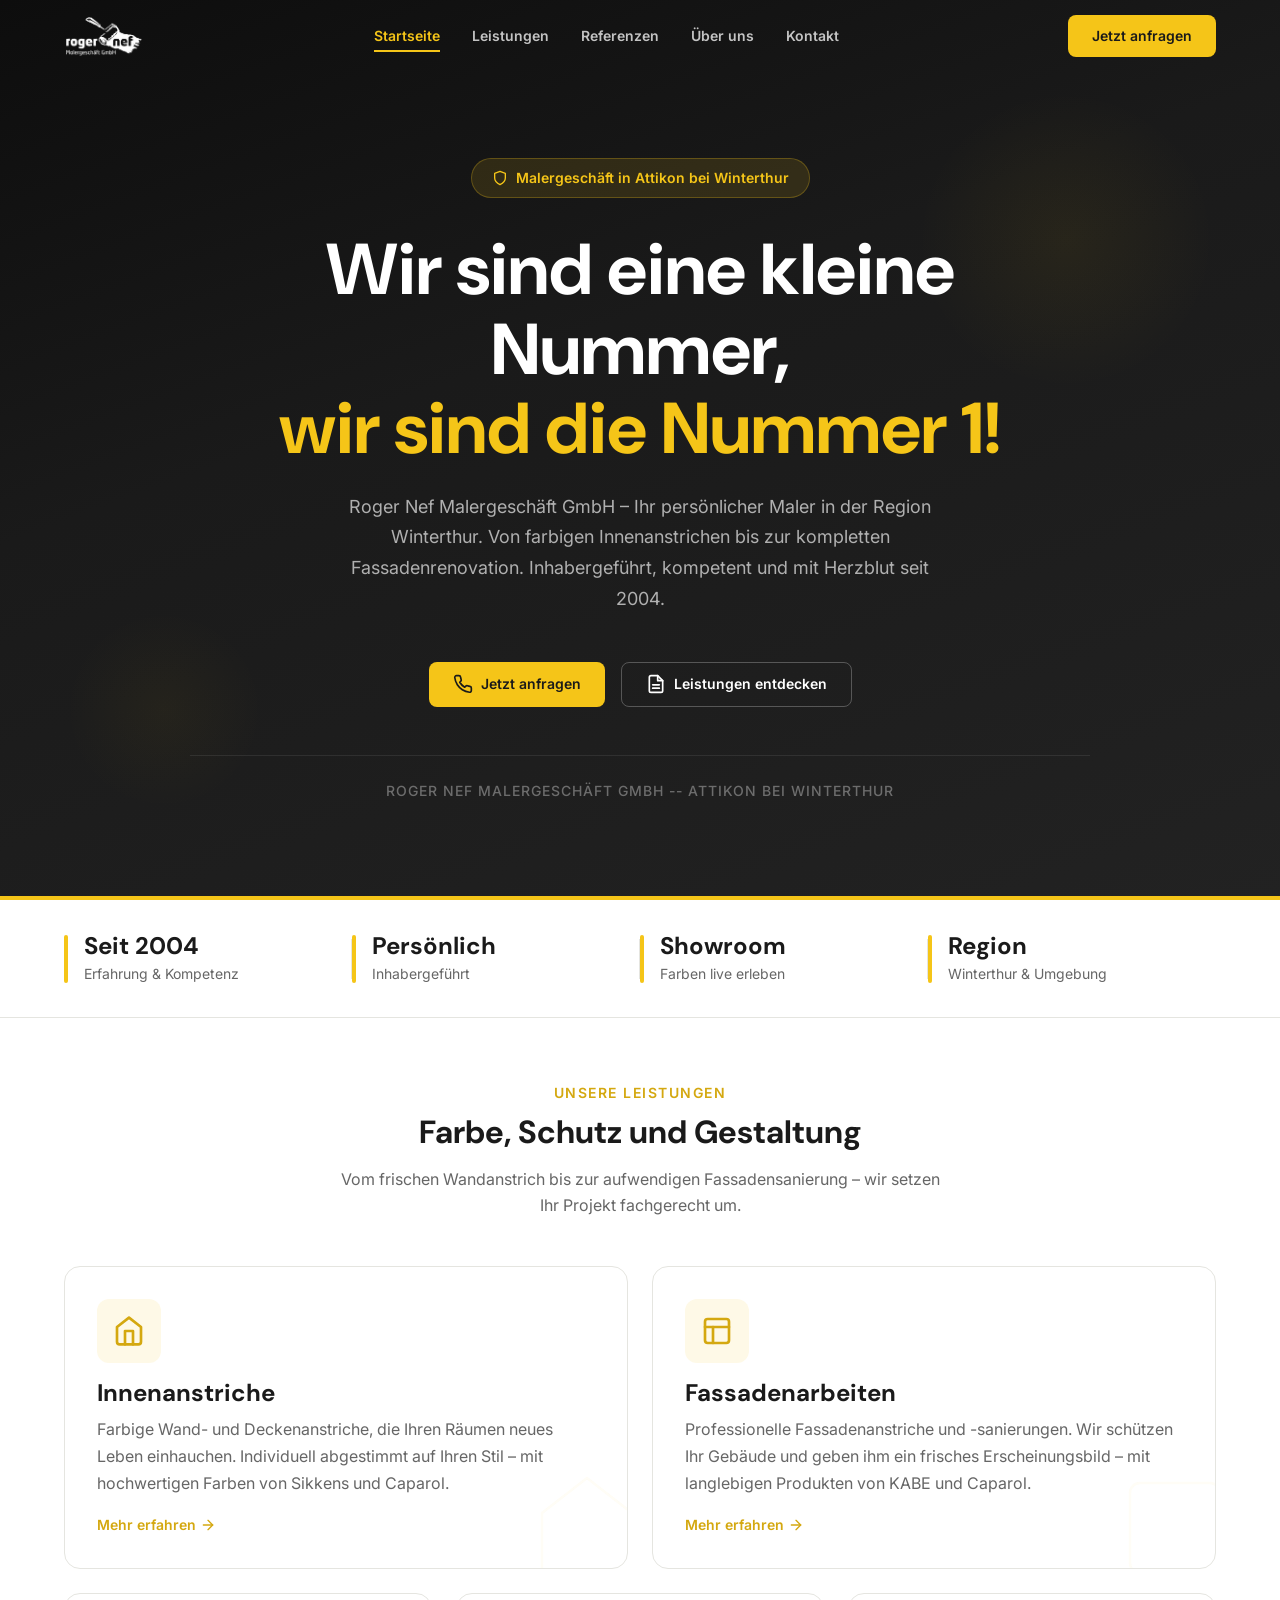
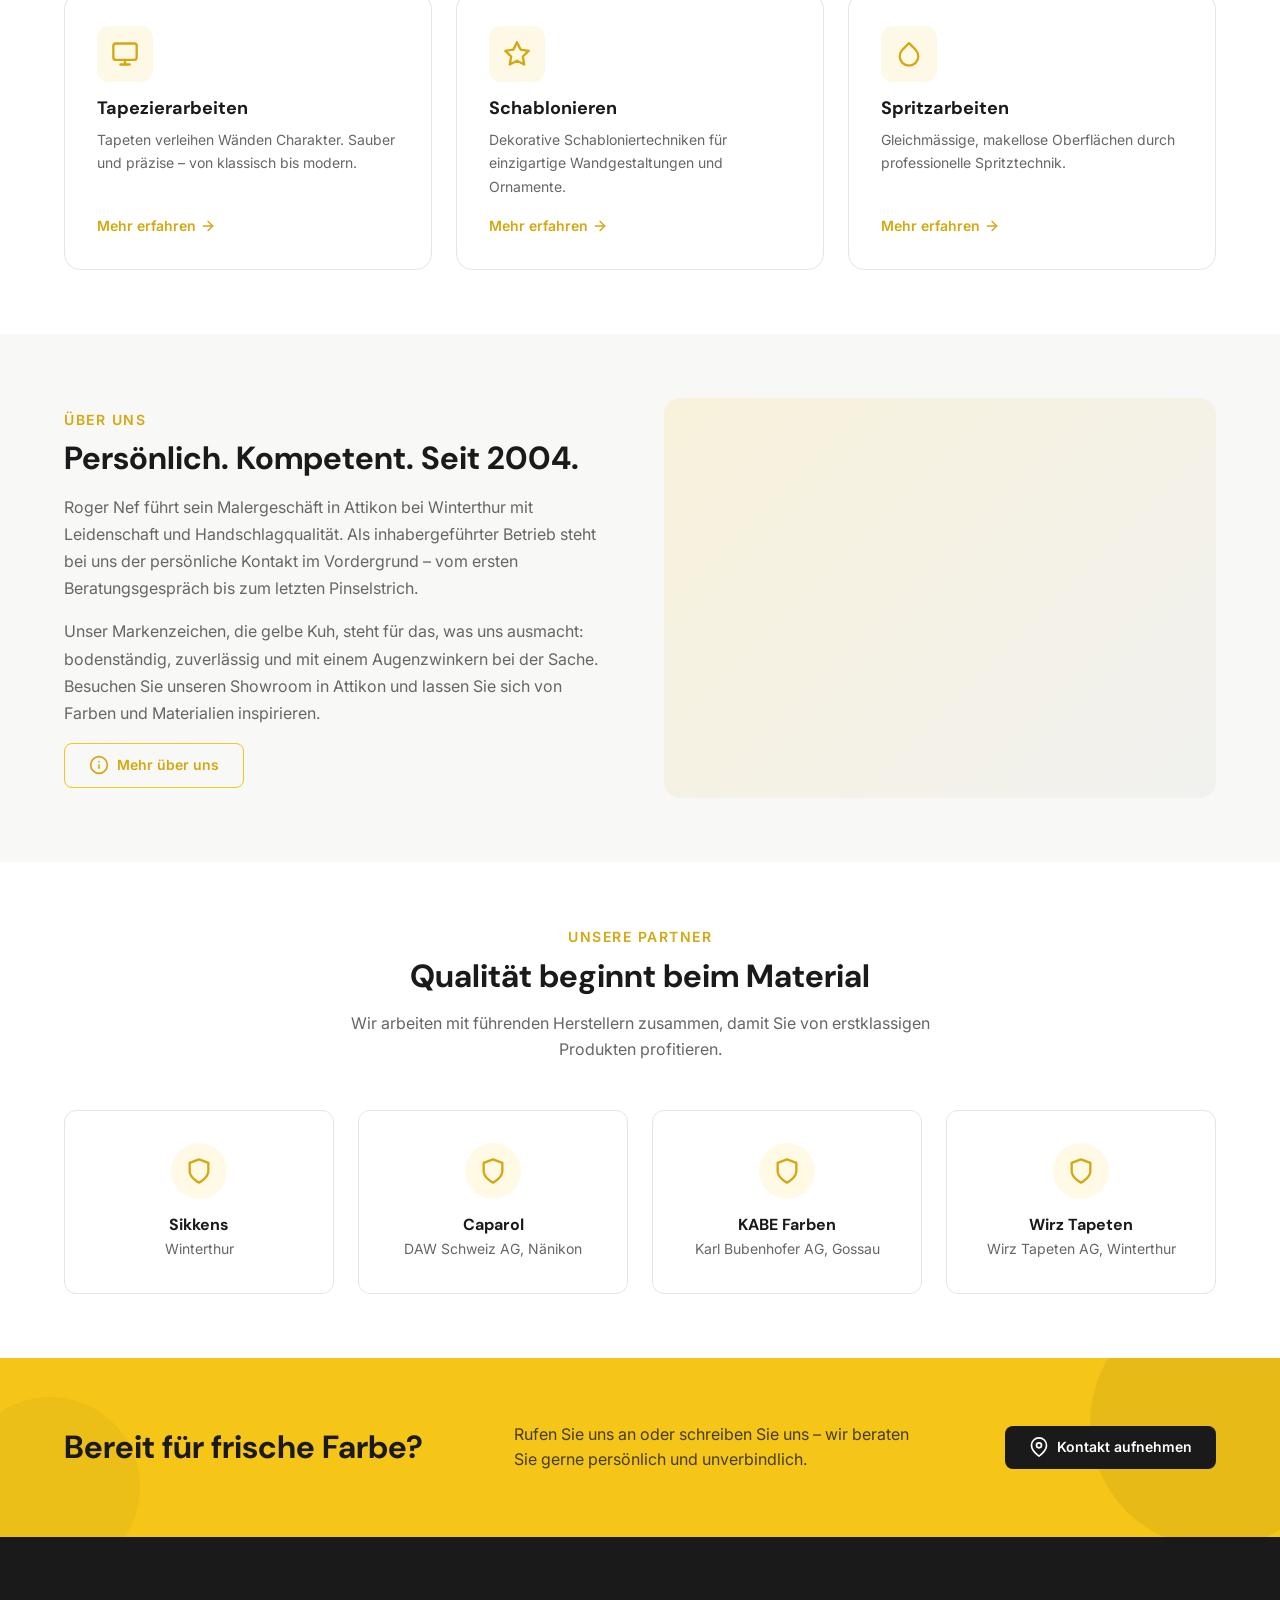
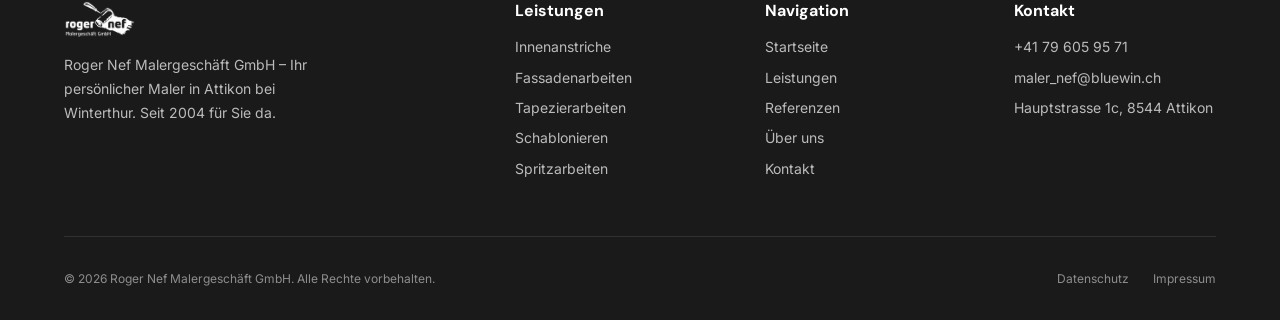
==== commit 06cd461e: "Logo durch echtes Roger Nef Logo ersetzt Text-Logo (.logo-badge) auf allen 10 HTML-Seiten durch das " ====
--- a/index.html
+++ b/index.html
@@ -43,7 +43,7 @@
   <header class="site-header" id="header">
     <div class="container header-inner">
       <a href="index.html" class="logo">
-        <span class="logo-badge">NEF</span>
+        <img src="images/logo.png" alt="Roger Nef Malergeschäft GmbH" class="logo-img">
       </a>
       <nav class="main-nav" id="mainNav" aria-label="Hauptnavigation">
         <ul>
@@ -272,7 +272,7 @@
     <div class="container">
       <div class="footer-grid">
         <div class="footer-brand">
-          <span class="logo-badge">NEF</span>
+          <img src="images/logo.png" alt="Roger Nef Malergeschäft GmbH" class="logo-img footer-logo-img">
           <p>Roger Nef Malergeschäft GmbH – Ihr persönlicher Maler in Attikon bei Winterthur. Seit 2004 für Sie da.</p>
         </div>
         <div class="footer-col">
--- a/style.css
+++ b/style.css
@@ -76,12 +76,15 @@
   height: 72px;
 }
 .logo { display: flex; align-items: center; gap: var(--space-sm); }
-.logo-badge {
-  display: inline-flex; align-items: center; justify-content: center;
-  background: var(--color-primary); border: 2px solid var(--color-dark);
-  border-radius: var(--radius); padding: 6px 14px;
-  font-family: var(--font-heading); font-size: var(--font-size-xl);
-  font-weight: 700; color: var(--color-dark); letter-spacing: 2px;
+.logo-img {
+  height: 40px;
+  width: auto;
+  display: block;
+  object-fit: contain;
+}
+.footer-logo-img {
+  height: 36px;
+  filter: brightness(0) invert(1);
 }
 .main-nav ul { display: flex; gap: var(--space-xl); list-style: none; }
 .main-nav a {
@@ -100,9 +103,11 @@
 .main-nav a:hover::after, .main-nav a.active::after { width: 100%; }
 
 /* Logo color states */
-.site-header:not(.scrolled) .logo-badge {
-  background: var(--color-primary); border-color: var(--color-primary);
-  color: var(--color-dark);
+.site-header:not(.scrolled) .logo-img {
+  filter: brightness(0) invert(1);
+}
+.site-header.scrolled .logo-img {
+  filter: none;
 }
 
 /* Buttons */
